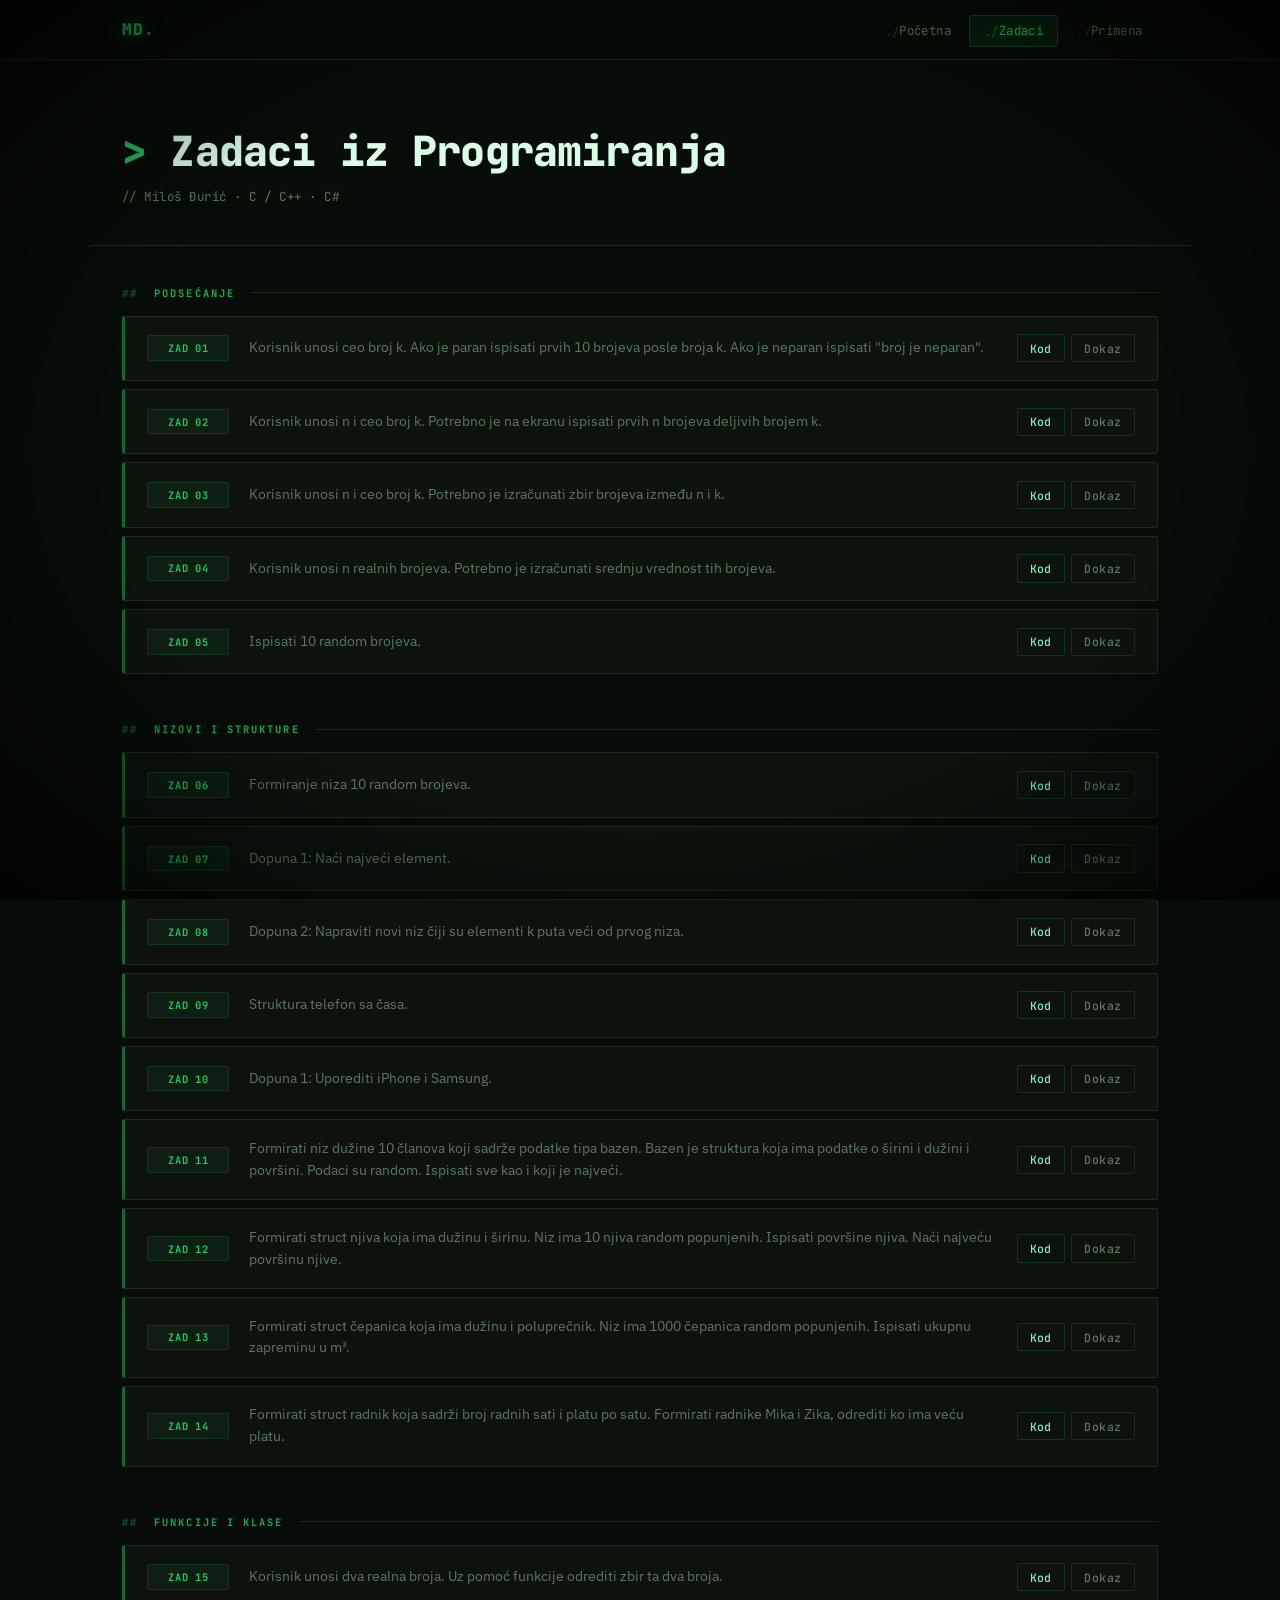
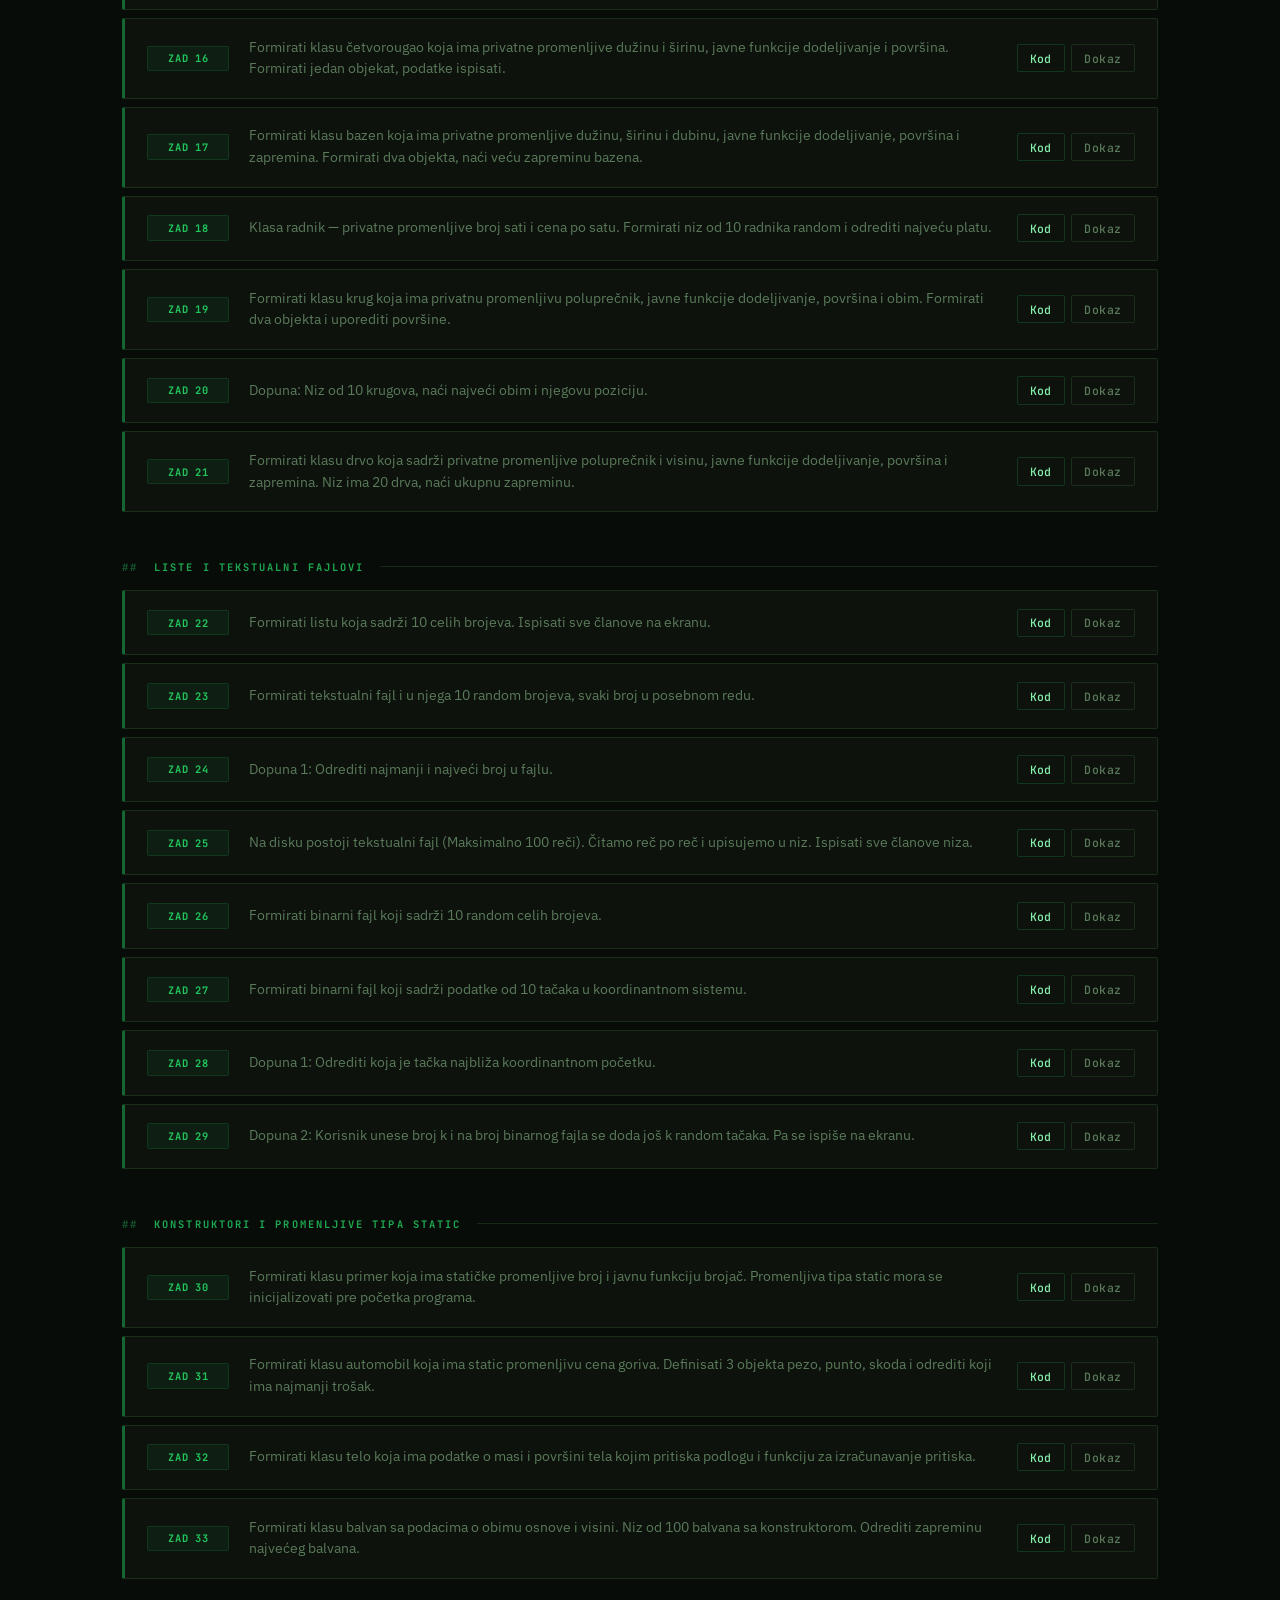
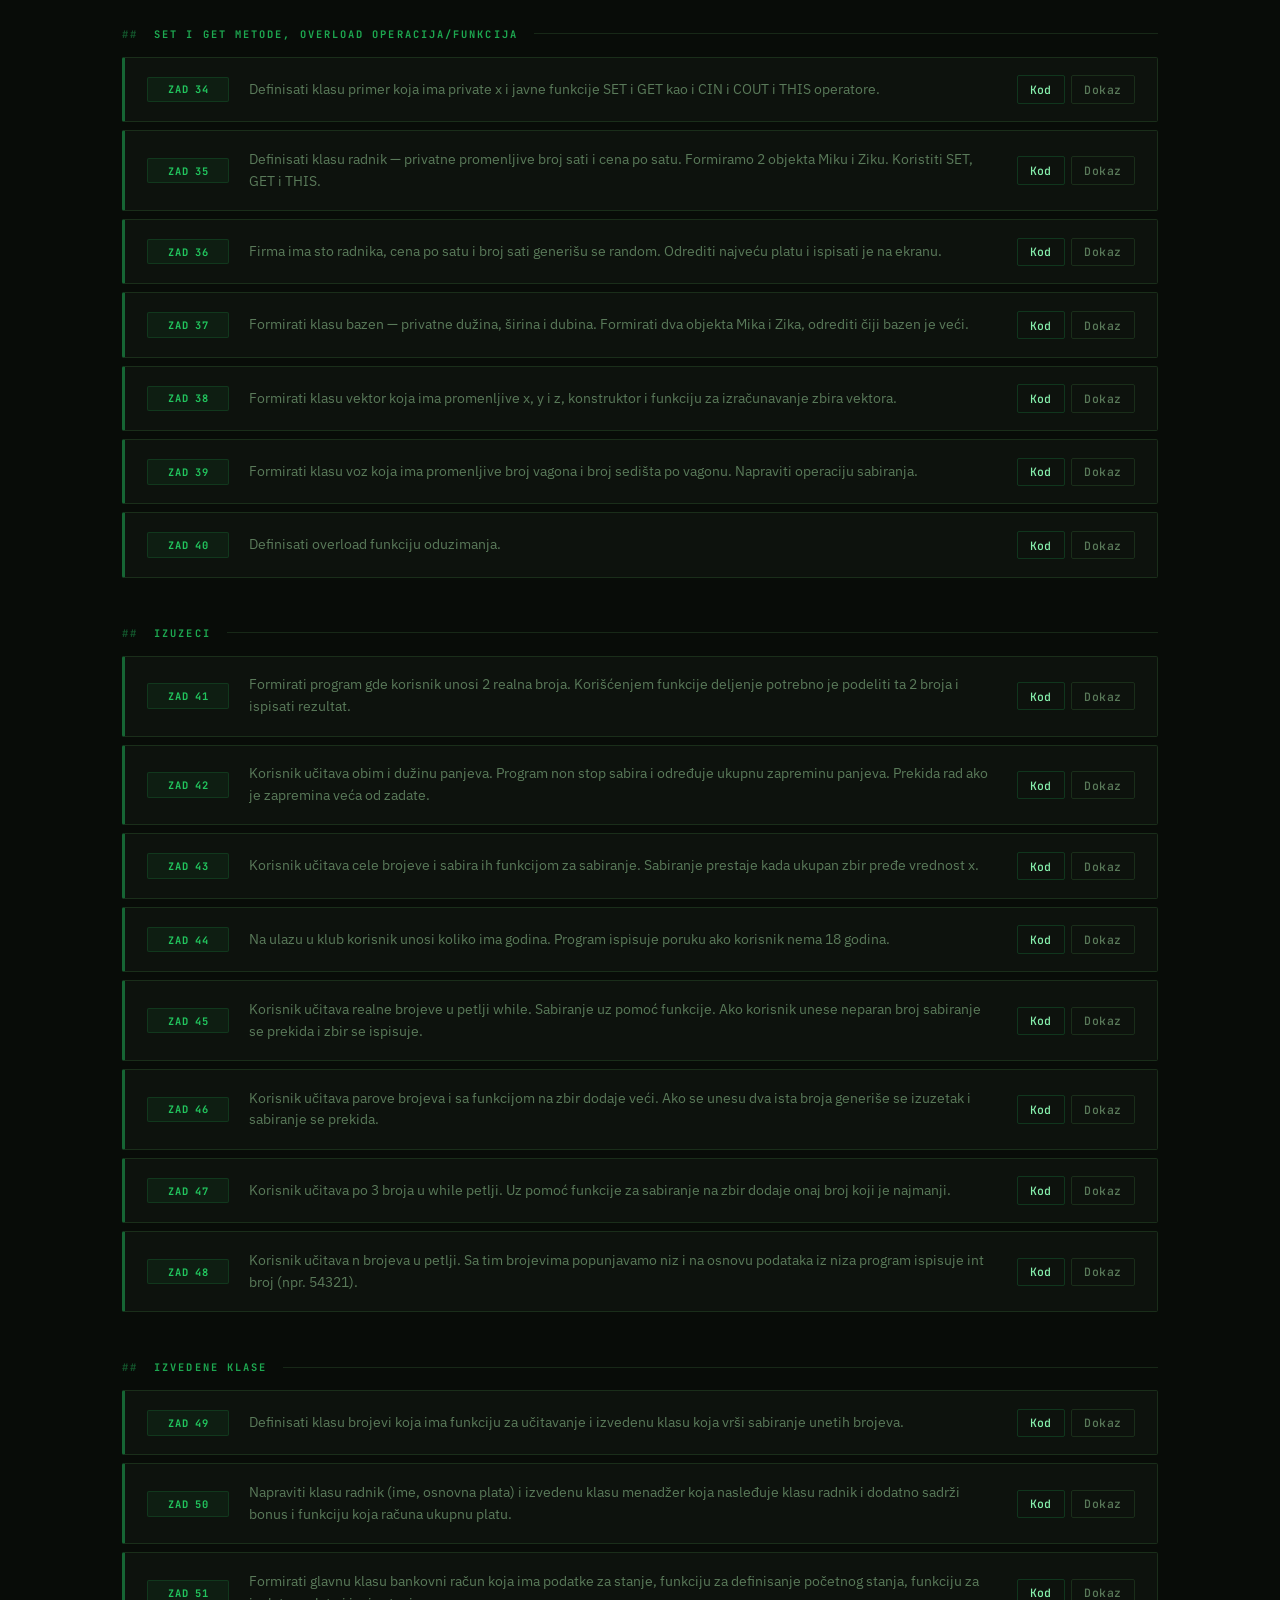
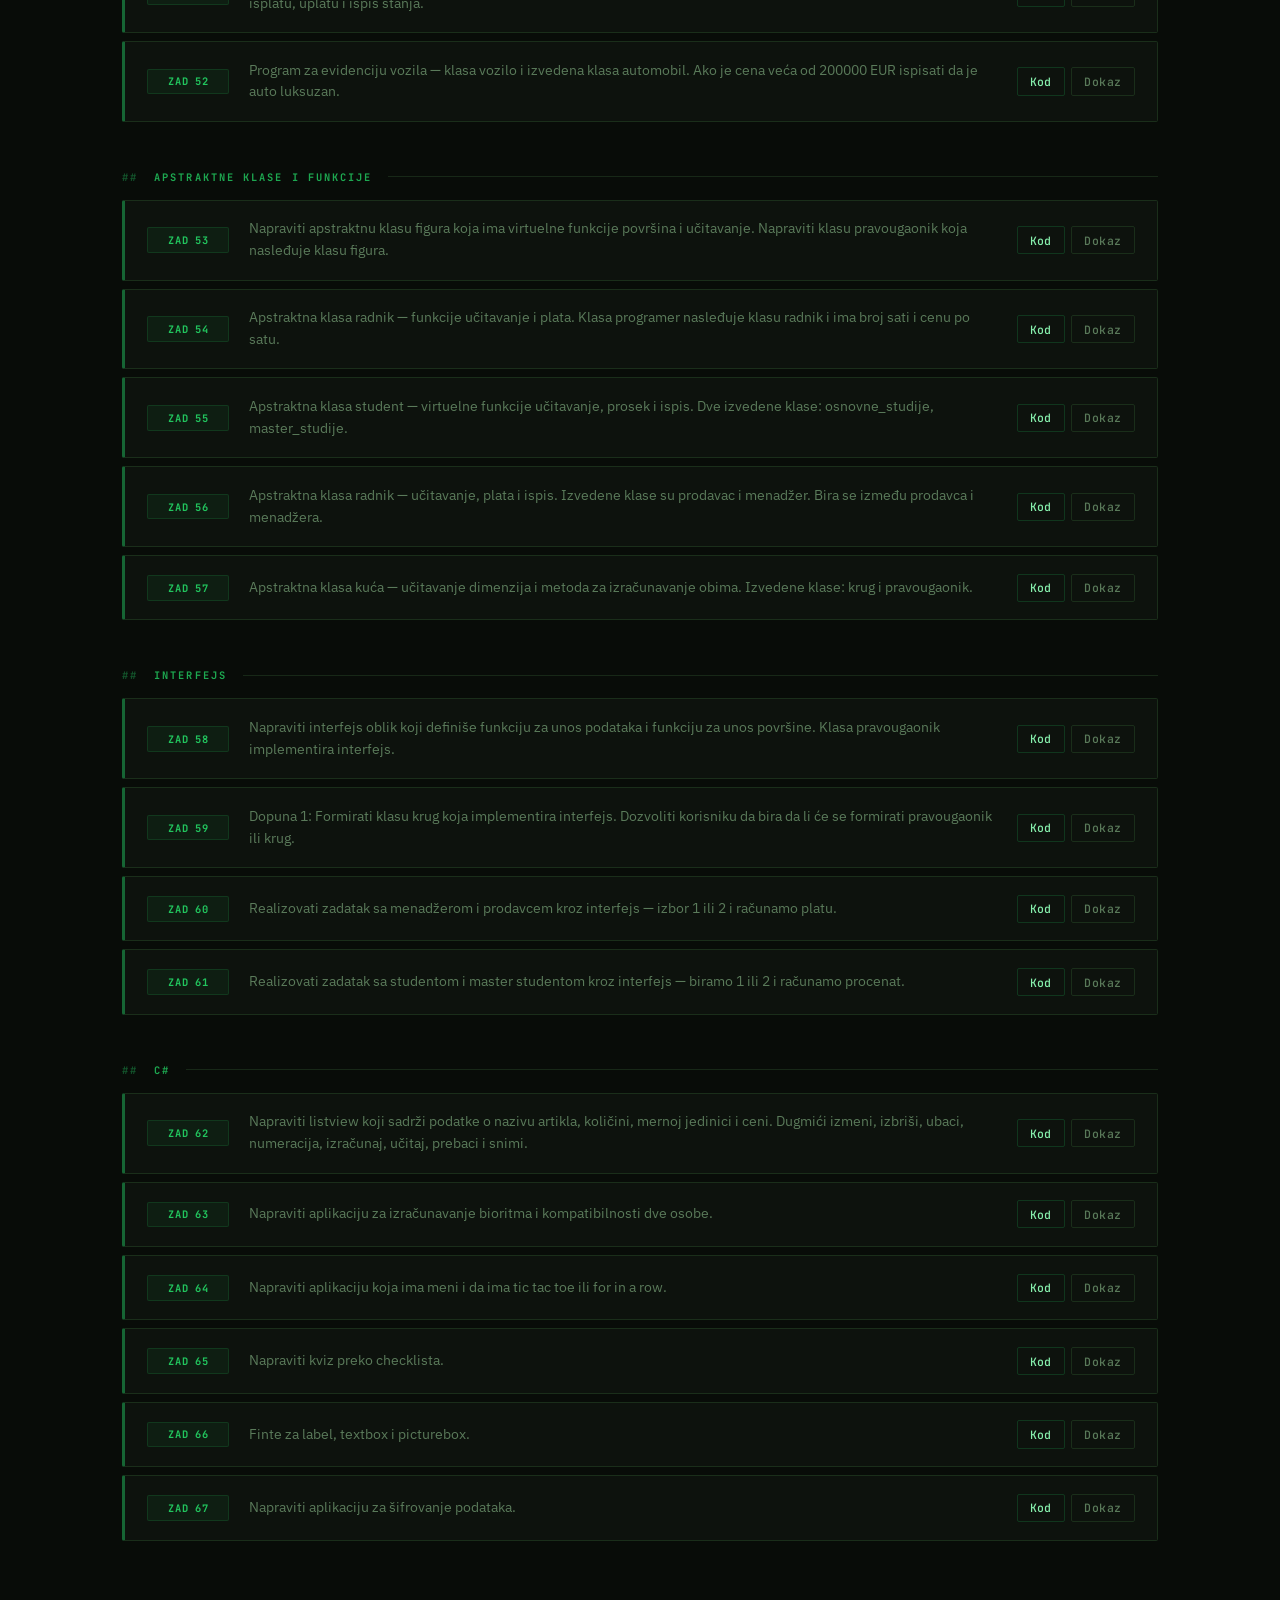
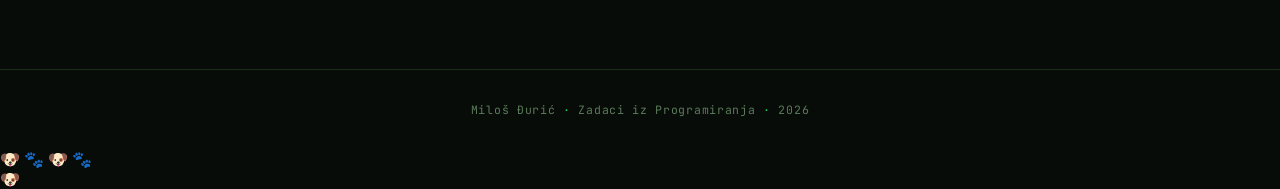
==== zadaci.html @ 6f78e7be "Add files via upload" ====
<!DOCTYPE html>
<html lang="sr">
<head>
    <meta charset="utf-8" />
    <meta name="viewport" content="width=device-width, initial-scale=1.0" />
    <title>Zadaci — Miloš Đurić</title>
    <link href="style.css" rel="stylesheet" />
</head>
<body>
    <header>
        <nav>
            <h1 class="logo">MD<span>.</span></h1>
            <ul class="navlink">
                <li><a href="index.html">Početna</a></li>
                <li><a href="zadaci.html" class="active">Zadaci</a></li>
                <li><a href="pit.html">Primena</a></li>
            </ul>
        </nav>
    </header>

    <div class="page-header">
        <h1>Zadaci iz Programiranja</h1>
        <p>// Miloš Đurić · C / C++ · C#</p>
    </div>

    <!-- Podsećanje -->
    <div class="section">
        <div class="section-title">Podsećanje</div>

        <div class="card">
            <div class="zad-label">ZAD 01</div>
            <p>Korisnik unosi ceo broj k. Ako je paran ispisati prvih 10 brojeva posle broja k. Ako je neparan ispisati "broj je neparan".</p>
            <div class="card-links">
                <a href="kodovi/zadatak1.txt">Kod</a>
                <a href="slike/slika1.png">Dokaz</a>
            </div>
        </div>

        <div class="card">
            <div class="zad-label">ZAD 02</div>
            <p>Korisnik unosi n i ceo broj k. Potrebno je na ekranu ispisati prvih n brojeva deljivih brojem k.</p>
            <div class="card-links">
                <a href="kodovi/zadatak2.txt">Kod</a>
                <a href="slike/slika2.png">Dokaz</a>
            </div>
        </div>

        <div class="card">
            <div class="zad-label">ZAD 03</div>
            <p>Korisnik unosi n i ceo broj k. Potrebno je izračunati zbir brojeva između n i k.</p>
            <div class="card-links">
                <a href="kodovi/zadatak3.txt">Kod</a>
                <a href="slike/slika3.png">Dokaz</a>
            </div>
        </div>

        <div class="card">
            <div class="zad-label">ZAD 04</div>
            <p>Korisnik unosi n realnih brojeva. Potrebno je izračunati srednju vrednost tih brojeva.</p>
            <div class="card-links">
                <a href="kodovi/zadatak4.txt">Kod</a>
                <a href="slike/slika4.png">Dokaz</a>
            </div>
        </div>

        <div class="card">
            <div class="zad-label">ZAD 05</div>
            <p>Ispisati 10 random brojeva.</p>
            <div class="card-links">
                <a href="kodovi/zadatak5.txt">Kod</a>
                <a href="slike/slika5.png">Dokaz</a>
            </div>
        </div>
    </div>

    <!-- Nizovi i strukture -->
    <div class="section">
        <div class="section-title">Nizovi i Strukture</div>

        <div class="card">
            <div class="zad-label">ZAD 06</div>
            <p>Formiranje niza 10 random brojeva.</p>
            <div class="card-links">
                <a href="kodovi/zadatak6.txt">Kod</a>
                <a href="slike/slika6.png">Dokaz</a>
            </div>
        </div>

        <div class="card">
            <div class="zad-label">ZAD 07</div>
            <p>Dopuna 1: Naći najveći element.</p>
            <div class="card-links">
                <a href="kodovi/zadatak7.txt">Kod</a>
                <a href="slike/slika7.png">Dokaz</a>
            </div>
        </div>

        <div class="card">
            <div class="zad-label">ZAD 08</div>
            <p>Dopuna 2: Napraviti novi niz čiji su elementi k puta veći od prvog niza.</p>
            <div class="card-links">
                <a href="kodovi/zadatak8.txt">Kod</a>
                <a href="slike/slika8.png">Dokaz</a>
            </div>
        </div>

        <div class="card">
            <div class="zad-label">ZAD 09</div>
            <p>Struktura telefon sa časa.</p>
            <div class="card-links">
                <a href="kodovi/zadatak9.txt">Kod</a>
                <a href="slike/slika9.png">Dokaz</a>
            </div>
        </div>

        <div class="card">
            <div class="zad-label">ZAD 10</div>
            <p>Dopuna 1: Uporediti iPhone i Samsung.</p>
            <div class="card-links">
                <a href="kodovi/zadatak10.txt">Kod</a>
                <a href="slike/slika10.png">Dokaz</a>
            </div>
        </div>

        <div class="card">
            <div class="zad-label">ZAD 11</div>
            <p>Formirati niz dužine 10 članova koji sadrže podatke tipa bazen. Bazen je struktura koja ima podatke o širini i dužini i površini. Podaci su random. Ispisati sve kao i koji je najveći.</p>
            <div class="card-links">
                <a href="kodovi/zadatak11.txt">Kod</a>
                <a href="slike/slika11.png">Dokaz</a>
            </div>
        </div>

        <div class="card">
            <div class="zad-label">ZAD 12</div>
            <p>Formirati struct njiva koja ima dužinu i širinu. Niz ima 10 njiva random popunjenih. Ispisati površine njiva. Naći najveću površinu njive.</p>
            <div class="card-links">
                <a href="kodovi/zadatak12.txt">Kod</a>
                <a href="slike/slika12.png">Dokaz</a>
            </div>
        </div>

        <div class="card">
            <div class="zad-label">ZAD 13</div>
            <p>Formirati struct čepanica koja ima dužinu i poluprečnik. Niz ima 1000 čepanica random popunjenih. Ispisati ukupnu zapreminu u m³.</p>
            <div class="card-links">
                <a href="kodovi/zadatak13.txt">Kod</a>
                <a href="slike/slika13.png">Dokaz</a>
            </div>
        </div>

        <div class="card">
            <div class="zad-label">ZAD 14</div>
            <p>Formirati struct radnik koja sadrži broj radnih sati i platu po satu. Formirati radnike Mika i Zika, odrediti ko ima veću platu.</p>
            <div class="card-links">
                <a href="kodovi/zadatak14.txt">Kod</a>
                <a href="slike/slika14.png">Dokaz</a>
            </div>
        </div>
    </div>

    <!-- Funkcije i klase -->
    <div class="section">
        <div class="section-title">Funkcije i Klase</div>

        <div class="card">
            <div class="zad-label">ZAD 15</div>
            <p>Korisnik unosi dva realna broja. Uz pomoć funkcije odrediti zbir ta dva broja.</p>
            <div class="card-links">
                <a href="kodovi/zadatak15.txt">Kod</a>
                <a href="slike/slika15.png">Dokaz</a>
            </div>
        </div>

        <div class="card">
            <div class="zad-label">ZAD 16</div>
            <p>Formirati klasu četvorougao koja ima privatne promenljive dužinu i širinu, javne funkcije dodeljivanje i površina. Formirati jedan objekat, podatke ispisati.</p>
            <div class="card-links">
                <a href="kodovi/zadatak16.txt">Kod</a>
                <a href="slike/slika16.png">Dokaz</a>
            </div>
        </div>

        <div class="card">
            <div class="zad-label">ZAD 17</div>
            <p>Formirati klasu bazen koja ima privatne promenljive dužinu, širinu i dubinu, javne funkcije dodeljivanje, površina i zapremina. Formirati dva objekta, naći veću zapreminu bazena.</p>
            <div class="card-links">
                <a href="kodovi/zadatak17.txt">Kod</a>
                <a href="slike/slika17.png">Dokaz</a>
            </div>
        </div>

        <div class="card">
            <div class="zad-label">ZAD 18</div>
            <p>Klasa radnik — privatne promenljive broj sati i cena po satu. Formirati niz od 10 radnika random i odrediti najveću platu.</p>
            <div class="card-links">
                <a href="kodovi/zadatak18.txt">Kod</a>
                <a href="slike/slika18.png">Dokaz</a>
            </div>
        </div>

        <div class="card">
            <div class="zad-label">ZAD 19</div>
            <p>Formirati klasu krug koja ima privatnu promenljivu poluprečnik, javne funkcije dodeljivanje, površina i obim. Formirati dva objekta i uporediti površine.</p>
            <div class="card-links">
                <a href="kodovi/zadatak19.txt">Kod</a>
                <a href="slike/slika19.png">Dokaz</a>
            </div>
        </div>

        <div class="card">
            <div class="zad-label">ZAD 20</div>
            <p>Dopuna: Niz od 10 krugova, naći najveći obim i njegovu poziciju.</p>
            <div class="card-links">
                <a href="kodovi/zadatak20.txt">Kod</a>
                <a href="slike/slika20.png">Dokaz</a>
            </div>
        </div>

        <div class="card">
            <div class="zad-label">ZAD 21</div>
            <p>Formirati klasu drvo koja sadrži privatne promenljive poluprečnik i visinu, javne funkcije dodeljivanje, površina i zapremina. Niz ima 20 drva, naći ukupnu zapreminu.</p>
            <div class="card-links">
                <a href="kodovi/zadatak21.txt">Kod</a>
                <a href="slike/slika21.png">Dokaz</a>
            </div>
        </div>
    </div>

    <!-- Liste i tekstualni fajlovi -->
    <div class="section">
        <div class="section-title">Liste i Tekstualni Fajlovi</div>

        <div class="card">
            <div class="zad-label">ZAD 22</div>
            <p>Formirati listu koja sadrži 10 celih brojeva. Ispisati sve članove na ekranu.</p>
            <div class="card-links">
                <a href="kodovi/zadatak22.txt">Kod</a>
                <a href="slike/slika22.png">Dokaz</a>
            </div>
        </div>

        <div class="card">
            <div class="zad-label">ZAD 23</div>
            <p>Formirati tekstualni fajl i u njega 10 random brojeva, svaki broj u posebnom redu.</p>
            <div class="card-links">
                <a href="kodovi/zadatak23.txt">Kod</a>
                <a href="slike/slika23.png">Dokaz</a>
            </div>
        </div>

        <div class="card">
            <div class="zad-label">ZAD 24</div>
            <p>Dopuna 1: Odrediti najmanji i najveći broj u fajlu.</p>
            <div class="card-links">
                <a href="kodovi/zadatak24.txt">Kod</a>
                <a href="slike/slika24.png">Dokaz</a>
            </div>
        </div>

        <div class="card">
            <div class="zad-label">ZAD 25</div>
            <p>Na disku postoji tekstualni fajl (Maksimalno 100 reči). Čitamo reč po reč i upisujemo u niz. Ispisati sve članove niza.</p>
            <div class="card-links">
                <a href="kodovi/zadatak25.txt">Kod</a>
                <a href="slike/slika25.png">Dokaz</a>
            </div>
        </div>

        <div class="card">
            <div class="zad-label">ZAD 26</div>
            <p>Formirati binarni fajl koji sadrži 10 random celih brojeva.</p>
            <div class="card-links">
                <a href="kodovi/zadatak26.txt">Kod</a>
                <a href="slike/slika26.png">Dokaz</a>
            </div>
        </div>

        <div class="card">
            <div class="zad-label">ZAD 27</div>
            <p>Formirati binarni fajl koji sadrži podatke od 10 tačaka u koordinantnom sistemu.</p>
            <div class="card-links">
                <a href="kodovi/zadatak27.txt">Kod</a>
                <a href="slike/slika27.png">Dokaz</a>
            </div>
        </div>

        <div class="card">
            <div class="zad-label">ZAD 28</div>
            <p>Dopuna 1: Odrediti koja je tačka najbliža koordinantnom početku.</p>
            <div class="card-links">
                <a href="kodovi/zadatak28.txt">Kod</a>
                <a href="slike/slika28.png">Dokaz</a>
            </div>
        </div>

        <div class="card">
            <div class="zad-label">ZAD 29</div>
            <p>Dopuna 2: Korisnik unese broj k i na broj binarnog fajla se doda još k random tačaka. Pa se ispiše na ekranu.</p>
            <div class="card-links">
                <a href="kodovi/zadatak29.txt">Kod</a>
                <a href="slike/slika29.png">Dokaz</a>
            </div>
        </div>
    </div>

    <!-- Konstruktori i static -->
    <div class="section">
        <div class="section-title">Konstruktori i Promenljive tipa Static</div>

        <div class="card">
            <div class="zad-label">ZAD 30</div>
            <p>Formirati klasu primer koja ima statičke promenljive broj i javnu funkciju brojač. Promenljiva tipa static mora se inicijalizovati pre početka programa.</p>
            <div class="card-links">
                <a href="kodovi/zadatak30.txt">Kod</a>
                <a href="slike/slika30.png">Dokaz</a>
            </div>
        </div>

        <div class="card">
            <div class="zad-label">ZAD 31</div>
            <p>Formirati klasu automobil koja ima static promenljivu cena goriva. Definisati 3 objekta pezo, punto, skoda i odrediti koji ima najmanji trošak.</p>
            <div class="card-links">
                <a href="kodovi/zadatak31.txt">Kod</a>
                <a href="slike/slika31.png">Dokaz</a>
            </div>
        </div>

        <div class="card">
            <div class="zad-label">ZAD 32</div>
            <p>Formirati klasu telo koja ima podatke o masi i površini tela kojim pritiska podlogu i funkciju za izračunavanje pritiska.</p>
            <div class="card-links">
                <a href="kodovi/zadatak32.txt">Kod</a>
                <a href="slike/slika32.png">Dokaz</a>
            </div>
        </div>

        <div class="card">
            <div class="zad-label">ZAD 33</div>
            <p>Formirati klasu balvan sa podacima o obimu osnove i visini. Niz od 100 balvana sa konstruktorom. Odrediti zapreminu najvećeg balvana.</p>
            <div class="card-links">
                <a href="kodovi/zadatak33.txt">Kod</a>
                <a href="slike/slika33.png">Dokaz</a>
            </div>
        </div>
    </div>

    <!-- Set, Get, Overload -->
    <div class="section">
        <div class="section-title">Set i Get metode, Overload Operacija/Funkcija</div>

        <div class="card">
            <div class="zad-label">ZAD 34</div>
            <p>Definisati klasu primer koja ima private x i javne funkcije SET i GET kao i CIN i COUT i THIS operatore.</p>
            <div class="card-links">
                <a href="kodovi/zadatak34.txt">Kod</a>
                <a href="slike/slika34.png">Dokaz</a>
            </div>
        </div>

        <div class="card">
            <div class="zad-label">ZAD 35</div>
            <p>Definisati klasu radnik — privatne promenljive broj sati i cena po satu. Formiramo 2 objekta Miku i Ziku. Koristiti SET, GET i THIS.</p>
            <div class="card-links">
                <a href="kodovi/zadatak35.txt">Kod</a>
                <a href="slike/slika35.png">Dokaz</a>
            </div>
        </div>

        <div class="card">
            <div class="zad-label">ZAD 36</div>
            <p>Firma ima sto radnika, cena po satu i broj sati generišu se random. Odrediti najveću platu i ispisati je na ekranu.</p>
            <div class="card-links">
                <a href="kodovi/zadatak36.txt">Kod</a>
                <a href="slike/slika36.png">Dokaz</a>
            </div>
        </div>

        <div class="card">
            <div class="zad-label">ZAD 37</div>
            <p>Formirati klasu bazen — privatne dužina, širina i dubina. Formirati dva objekta Mika i Zika, odrediti čiji bazen je veći.</p>
            <div class="card-links">
                <a href="kodovi/zadatak37.txt">Kod</a>
                <a href="slike/slika37.png">Dokaz</a>
            </div>
        </div>

        <div class="card">
            <div class="zad-label">ZAD 38</div>
            <p>Formirati klasu vektor koja ima promenljive x, y i z, konstruktor i funkciju za izračunavanje zbira vektora.</p>
            <div class="card-links">
                <a href="kodovi/zadatak38.txt">Kod</a>
                <a href="slike/slika38.png">Dokaz</a>
            </div>
        </div>

        <div class="card">
            <div class="zad-label">ZAD 39</div>
            <p>Formirati klasu voz koja ima promenljive broj vagona i broj sedišta po vagonu. Napraviti operaciju sabiranja.</p>
            <div class="card-links">
                <a href="kodovi/zadatak39.txt">Kod</a>
                <a href="slike/slika39.png">Dokaz</a>
            </div>
        </div>

        <div class="card">
            <div class="zad-label">ZAD 40</div>
            <p>Definisati overload funkciju oduzimanja.</p>
            <div class="card-links">
                <a href="kodovi/zadatak40.txt">Kod</a>
                <a href="slike/slika40.png">Dokaz</a>
            </div>
        </div>
    </div>

    <!-- Izuzeci -->
    <div class="section">
        <div class="section-title">Izuzeci</div>

        <div class="card">
            <div class="zad-label">ZAD 41</div>
            <p>Formirati program gde korisnik unosi 2 realna broja. Korišćenjem funkcije deljenje potrebno je podeliti ta 2 broja i ispisati rezultat.</p>
            <div class="card-links">
                <a href="kodovi/zadatak41.txt">Kod</a>
                <a href="slike/slika41.png">Dokaz</a>
            </div>
        </div>

        <div class="card">
            <div class="zad-label">ZAD 42</div>
            <p>Korisnik učitava obim i dužinu panjeva. Program non stop sabira i određuje ukupnu zapreminu panjeva. Prekida rad ako je zapremina veća od zadate.</p>
            <div class="card-links">
                <a href="kodovi/zadatak42.txt">Kod</a>
                <a href="slike/slika42.png">Dokaz</a>
            </div>
        </div>

        <div class="card">
            <div class="zad-label">ZAD 43</div>
            <p>Korisnik učitava cele brojeve i sabira ih funkcijom za sabiranje. Sabiranje prestaje kada ukupan zbir pređe vrednost x.</p>
            <div class="card-links">
                <a href="kodovi/zadatak43.txt">Kod</a>
                <a href="slike/slika43.png">Dokaz</a>
            </div>
        </div>

        <div class="card">
            <div class="zad-label">ZAD 44</div>
            <p>Na ulazu u klub korisnik unosi koliko ima godina. Program ispisuje poruku ako korisnik nema 18 godina.</p>
            <div class="card-links">
                <a href="kodovi/zadatak44.txt">Kod</a>
                <a href="slike/slika44.png">Dokaz</a>
            </div>
        </div>

        <div class="card">
            <div class="zad-label">ZAD 45</div>
            <p>Korisnik učitava realne brojeve u petlji while. Sabiranje uz pomoć funkcije. Ako korisnik unese neparan broj sabiranje se prekida i zbir se ispisuje.</p>
            <div class="card-links">
                <a href="kodovi/zadatak45.txt">Kod</a>
                <a href="slike/slika45.png">Dokaz</a>
            </div>
        </div>

        <div class="card">
            <div class="zad-label">ZAD 46</div>
            <p>Korisnik učitava parove brojeva i sa funkcijom na zbir dodaje veći. Ako se unesu dva ista broja generiše se izuzetak i sabiranje se prekida.</p>
            <div class="card-links">
                <a href="kodovi/zadatak46.txt">Kod</a>
                <a href="slike/slika46.png">Dokaz</a>
            </div>
        </div>

        <div class="card">
            <div class="zad-label">ZAD 47</div>
            <p>Korisnik učitava po 3 broja u while petlji. Uz pomoć funkcije za sabiranje na zbir dodaje onaj broj koji je najmanji.</p>
            <div class="card-links">
                <a href="kodovi/zadatak47.txt">Kod</a>
                <a href="slike/slika47.png">Dokaz</a>
            </div>
        </div>

        <div class="card">
            <div class="zad-label">ZAD 48</div>
            <p>Korisnik učitava n brojeva u petlji. Sa tim brojevima popunjavamo niz i na osnovu podataka iz niza program ispisuje int broj (npr. 54321).</p>
            <div class="card-links">
                <a href="kodovi/zadatak48.txt">Kod</a>
                <a href="slike/slika48.png">Dokaz</a>
            </div>
        </div>
    </div>

    <!-- Izvedene klase -->
    <div class="section">
        <div class="section-title">Izvedene Klase</div>

        <div class="card">
            <div class="zad-label">ZAD 49</div>
            <p>Definisati klasu brojevi koja ima funkciju za učitavanje i izvedenu klasu koja vrši sabiranje unetih brojeva.</p>
            <div class="card-links">
                <a href="kodovi/zadatak49.txt">Kod</a>
                <a href="slike/slika49.png">Dokaz</a>
            </div>
        </div>

        <div class="card">
            <div class="zad-label">ZAD 50</div>
            <p>Napraviti klasu radnik (ime, osnovna plata) i izvedenu klasu menadžer koja nasleđuje klasu radnik i dodatno sadrži bonus i funkciju koja računa ukupnu platu.</p>
            <div class="card-links">
                <a href="kodovi/zadatak50.txt">Kod</a>
                <a href="slike/slika50.png">Dokaz</a>
            </div>
        </div>

        <div class="card">
            <div class="zad-label">ZAD 51</div>
            <p>Formirati glavnu klasu bankovni račun koja ima podatke za stanje, funkciju za definisanje početnog stanja, funkciju za isplatu, uplatu i ispis stanja.</p>
            <div class="card-links">
                <a href="kodovi/zadatak51.txt">Kod</a>
                <a href="slike/slika51.png">Dokaz</a>
            </div>
        </div>

        <div class="card">
            <div class="zad-label">ZAD 52</div>
            <p>Program za evidenciju vozila — klasa vozilo i izvedena klasa automobil. Ako je cena veća od 200000 EUR ispisati da je auto luksuzan.</p>
            <div class="card-links">
                <a href="kodovi/zadatak52.txt">Kod</a>
                <a href="slike/slika52.png">Dokaz</a>
            </div>
        </div>
    </div>

    <!-- Apstraktne klase -->
    <div class="section">
        <div class="section-title">Apstraktne Klase i Funkcije</div>

        <div class="card">
            <div class="zad-label">ZAD 53</div>
            <p>Napraviti apstraktnu klasu figura koja ima virtuelne funkcije površina i učitavanje. Napraviti klasu pravougaonik koja nasleđuje klasu figura.</p>
            <div class="card-links">
                <a href="kodovi/zadatak53.txt">Kod</a>
                <a href="slike/slika53.png">Dokaz</a>
            </div>
        </div>

        <div class="card">
            <div class="zad-label">ZAD 54</div>
            <p>Apstraktna klasa radnik — funkcije učitavanje i plata. Klasa programer nasleđuje klasu radnik i ima broj sati i cenu po satu.</p>
            <div class="card-links">
                <a href="kodovi/zadatak54.txt">Kod</a>
                <a href="slike/slika54.png">Dokaz</a>
            </div>
        </div>

        <div class="card">
            <div class="zad-label">ZAD 55</div>
            <p>Apstraktna klasa student — virtuelne funkcije učitavanje, prosek i ispis. Dve izvedene klase: osnovne_studije, master_studije.</p>
            <div class="card-links">
                <a href="kodovi/zadatak55.txt">Kod</a>
                <a href="slike/slika55.png">Dokaz</a>
            </div>
        </div>

        <div class="card">
            <div class="zad-label">ZAD 56</div>
            <p>Apstraktna klasa radnik — učitavanje, plata i ispis. Izvedene klase su prodavac i menadžer. Bira se između prodavca i menadžera.</p>
            <div class="card-links">
                <a href="kodovi/zadatak56.txt">Kod</a>
                <a href="slike/slika56.png">Dokaz</a>
            </div>
        </div>

        <div class="card">
            <div class="zad-label">ZAD 57</div>
            <p>Apstraktna klasa kuća — učitavanje dimenzija i metoda za izračunavanje obima. Izvedene klase: krug i pravougaonik.</p>
            <div class="card-links">
                <a href="kodovi/zadatak57.txt">Kod</a>
                <a href="slike/slika57.png">Dokaz</a>
            </div>
        </div>
    </div>

    <!-- Interfejs -->
    <div class="section">
        <div class="section-title">Interfejs</div>

        <div class="card">
            <div class="zad-label">ZAD 58</div>
            <p>Napraviti interfejs oblik koji definiše funkciju za unos podataka i funkciju za unos površine. Klasa pravougaonik implementira interfejs.</p>
            <div class="card-links">
                <a href="kodovi/zadatak58.txt">Kod</a>
                <a href="slike/slika58.png">Dokaz</a>
            </div>
        </div>

        <div class="card">
            <div class="zad-label">ZAD 59</div>
            <p>Dopuna 1: Formirati klasu krug koja implementira interfejs. Dozvoliti korisniku da bira da li će se formirati pravougaonik ili krug.</p>
            <div class="card-links">
                <a href="kodovi/zadatak59.txt">Kod</a>
                <a href="slike/slika59.png">Dokaz</a>
            </div>
        </div>

        <div class="card">
            <div class="zad-label">ZAD 60</div>
            <p>Realizovati zadatak sa menadžerom i prodavcem kroz interfejs — izbor 1 ili 2 i računamo platu.</p>
            <div class="card-links">
                <a href="kodovi/zadatak60.txt">Kod</a>
                <a href="slike/slika60.png">Dokaz</a>
            </div>
        </div>

        <div class="card">
            <div class="zad-label">ZAD 61</div>
            <p>Realizovati zadatak sa studentom i master studentom kroz interfejs — biramo 1 ili 2 i računamo procenat.</p>
            <div class="card-links">
                <a href="kodovi/zadatak61.txt">Kod</a>
                <a href="slike/slika61.png">Dokaz</a>
            </div>
        </div>
    </div>

    <!-- C# -->
    <div class="section">
        <div class="section-title">C#</div>

        <div class="card">
            <div class="zad-label">ZAD 62</div>
            <p>Napraviti listview koji sadrži podatke o nazivu artikla, količini, mernoj jedinici i ceni. Dugmići izmeni, izbriši, ubaci, numeracija, izračunaj, učitaj, prebaci i snimi.</p>
            <div class="card-links">
                <a href="kodovi/zadatak62.txt">Kod</a>
                <a href="slike/slika62.png">Dokaz</a>
            </div>
        </div>

        <div class="card">
            <div class="zad-label">ZAD 63</div>
            <p>Napraviti aplikaciju za izračunavanje bioritma i kompatibilnosti dve osobe.</p>
            <div class="card-links">
                <a href="kodovi/zadatak63.txt">Kod</a>
                <a href="slike/slika63.png">Dokaz</a>
            </div>
        </div>

        <div class="card">
            <div class="zad-label">ZAD 64</div>
            <p>Napraviti aplikaciju koja ima meni i da ima tic tac toe ili for in a row.</p>
            <div class="card-links">
                <a href="kodovi/zadatak64.txt">Kod</a>
                <a href="slike/slika64.png">Dokaz</a>
            </div>
        </div>

        <div class="card">
            <div class="zad-label">ZAD 65</div>
            <p>Napraviti kviz preko checklista.</p>
            <div class="card-links">
                <a href="kodovi/zadatak65.txt">Kod</a>
                <a href="slike/slika65.png">Dokaz</a>
            </div>
        </div>

        <div class="card">
            <div class="zad-label">ZAD 66</div>
            <p>Finte za label, textbox i picturebox.</p>
            <div class="card-links">
                <a href="kodovi/zadatak66.txt">Kod</a>
                <a href="slike/slika66.png">Dokaz</a>
            </div>
        </div>

        <div class="card">
            <div class="zad-label">ZAD 67</div>
            <p>Napraviti aplikaciju za šifrovanje podataka.</p>
            <div class="card-links">
                <a href="kodovi/zadatak67.txt">Kod</a>
                <a href="slike/slika67.png">Dokaz</a>
            </div>
        </div>
    </div>

    <footer>
        <p>Miloš Đurić <span>·</span> Zadaci iz Programiranja <span>·</span> 2026</p>
    </footer>


    <!-- FRANCUSKI BULDOZI -->
    <div class="bulldog-parade">
        <span class="bulldog">🐶</span>
        <span class="bulldog">🐾</span>
        <span class="bulldog">🐶</span>
        <span class="bulldog">🐾</span>
    </div>
    <div class="bulldog-badge" title="Francuski buldozi su bili ovde">🐶</div>

    <script>
        // Paw print cursor trail
        document.addEventListener('mousemove', (e) => {
            if (Math.random() > 0.94) {
                const paw = document.createElement('div');
                paw.classList.add('paw-trail');
                paw.textContent = '🐾';
                paw.style.left = e.clientX + 'px';
                paw.style.top = e.clientY + 'px';
                paw.style.setProperty('--rot', (Math.random() * 40 - 20) + 'deg');
                document.body.appendChild(paw);
                setTimeout(() => paw.remove(), 850);
            }
        });

        // Stagger card animations
        document.querySelectorAll('.card').forEach((card, i) => {
            card.style.animationDelay = (i * 40) + 'ms';
        });
    </script>

</body>
</html>
---- style.css ----
@import url('https://fonts.googleapis.com/css2?family=JetBrains+Mono:wght@300;400;500;700;800&family=IBM+Plex+Sans:wght@300;400;500;600&display=swap');

:root {
    --bg:      #080c08;
    --bg2:     #0d120d;
    --bg3:     #111811;
    --bg4:     #162016;
    --green:   #22c55e;
    --green2:  #4ade80;
    --green3:  #86efac;
    --dim:     #166534;
    --text:    #dcfce7;
    --muted:   #5a7a5a;
    --border:  #1a2e1a;
    --header-h: 60px;
    --scan: rgba(0,255,70,0.012);
}

*, *::before, *::after {
    margin: 0; padding: 0; box-sizing: border-box;
}

html { scroll-behavior: smooth; }

body {
    font-family: 'IBM Plex Sans', sans-serif;
    background: var(--bg);
    color: var(--text);
    min-height: 100vh;
    overflow-x: hidden;
    cursor: crosshair;
}

/* Scanline overlay */
body::before {
    content: '';
    position: fixed;
    inset: 0;
    background: repeating-linear-gradient(
        0deg,
        transparent,
        transparent 2px,
        var(--scan) 2px,
        var(--scan) 4px
    );
    pointer-events: none;
    z-index: 9999;
    animation: scanroll 12s linear infinite;
}

@keyframes scanroll {
    0%   { background-position: 0 0; }
    100% { background-position: 0 400px; }
}

/* Subtle vignette */
body::after {
    content: '';
    position: fixed;
    inset: 0;
    background: radial-gradient(ellipse at center, transparent 60%, rgba(0,0,0,0.7) 100%);
    pointer-events: none;
    z-index: 9998;
}

/* ── HEADER ─────────────────────────────────── */
header {
    position: sticky;
    top: 0;
    z-index: 200;
    height: var(--header-h);
    background: rgba(8,12,8,0.92);
    backdrop-filter: blur(12px);
    border-bottom: 1px solid var(--border);
}

nav {
    max-width: 1100px;
    margin: 0 auto;
    padding: 0 2rem;
    height: 100%;
    display: flex;
    align-items: center;
    justify-content: space-between;
}

.logo {
    font-family: 'JetBrains Mono', monospace;
    font-size: 1rem;
    font-weight: 800;
    color: var(--green);
    letter-spacing: 0.05em;
    text-shadow: 0 0 18px rgba(34,197,94,0.6);
}

.logo span { color: var(--muted); }

.navlink {
    list-style: none;
    display: flex;
    gap: 0.15rem;
}

.navlink li a {
    text-decoration: none;
    color: var(--muted);
    font-family: 'JetBrains Mono', monospace;
    font-size: 0.78rem;
    font-weight: 400;
    padding: 0.4rem 0.9rem;
    border-radius: 3px;
    transition: all 0.15s;
    letter-spacing: 0.03em;
    border: 1px solid transparent;
}

.navlink li a::before { content: './'; opacity: 0.4; }

.navlink li a:hover {
    color: var(--green2);
    background: rgba(34,197,94,0.06);
    border-color: var(--border);
}

.navlink li a.active {
    color: var(--green);
    background: rgba(34,197,94,0.1);
    border-color: rgba(34,197,94,0.25);
    text-shadow: 0 0 10px rgba(34,197,94,0.4);
}

/* ── HERO ────────────────────────────────────── */
.hero {
    position: relative;
    z-index: 1;
    max-width: 1100px;
    margin: 0 auto;
    padding: 6rem 2rem 4rem;
}

.hero-tag {
    display: inline-flex;
    align-items: center;
    gap: 0.6rem;
    background: transparent;
    border: 1px solid var(--dim);
    border-radius: 2px;
    padding: 0.3rem 0.9rem;
    font-family: 'JetBrains Mono', monospace;
    font-size: 0.72rem;
    color: var(--muted);
    margin-bottom: 2rem;
    letter-spacing: 0.08em;
    text-transform: uppercase;
}

.hero-tag::before {
    content: '';
    width: 6px; height: 6px;
    border-radius: 50%;
    background: var(--green);
    box-shadow: 0 0 8px var(--green);
    animation: blink 1.2s step-end infinite;
}

@keyframes blink {
    0%, 100% { opacity: 1; }
    50%       { opacity: 0; }
}

.hero h1 {
    font-family: 'JetBrains Mono', monospace;
    font-size: clamp(2rem, 5vw, 4rem);
    font-weight: 800;
    line-height: 1.1;
    letter-spacing: -0.02em;
    margin-bottom: 1.5rem;
    color: var(--text);
}

.hero h1 em {
    font-style: normal;
    color: var(--green);
    text-shadow: 0 0 30px rgba(34,197,94,0.4);
}

/* Typing cursor after h1 */
.hero h1::after {
    content: '_';
    color: var(--green);
    animation: blink 1s step-end infinite;
}

.hero p {
    color: var(--muted);
    font-size: 1rem;
    line-height: 1.75;
    max-width: 500px;
    margin-bottom: 2.5rem;
    font-family: 'JetBrains Mono', monospace;
    font-size: 0.85rem;
}

.hero p::before {
    content: '// ';
    color: var(--dim);
}

.hero-actions {
    display: flex;
    gap: 1rem;
    flex-wrap: wrap;
}

.btn-primary {
    display: inline-flex;
    align-items: center;
    gap: 0.5rem;
    padding: 0.7rem 1.5rem;
    background: var(--green);
    color: #060906;
    text-decoration: none;
    border-radius: 2px;
    font-family: 'JetBrains Mono', monospace;
    font-weight: 700;
    font-size: 0.8rem;
    letter-spacing: 0.05em;
    text-transform: uppercase;
    transition: all 0.15s;
    box-shadow: 0 0 20px rgba(34,197,94,0.2);
}

.btn-primary:hover {
    background: var(--green2);
    box-shadow: 0 0 35px rgba(34,197,94,0.5);
    transform: translateY(-1px);
}

.btn-secondary {
    display: inline-flex;
    align-items: center;
    gap: 0.5rem;
    padding: 0.7rem 1.5rem;
    background: transparent;
    color: var(--green3);
    text-decoration: none;
    border-radius: 2px;
    font-family: 'JetBrains Mono', monospace;
    font-weight: 400;
    font-size: 0.8rem;
    letter-spacing: 0.05em;
    text-transform: uppercase;
    border: 1px solid var(--dim);
    transition: all 0.15s;
}

.btn-secondary:hover {
    border-color: var(--green);
    color: var(--green);
    background: rgba(34,197,94,0.05);
}

/* ── STATS ───────────────────────────────────── */
.stats {
    position: relative;
    z-index: 1;
    max-width: 1100px;
    margin: 0 auto;
    padding: 0 2rem 5rem;
    display: grid;
    grid-template-columns: repeat(3, 1fr);
    gap: 1px;
    border: 1px solid var(--border);
    border-radius: 4px;
    overflow: hidden;
    background: var(--border);
}

.stat-card {
    background: var(--bg2);
    padding: 1.75rem;
    transition: background 0.2s;
    position: relative;
}

.stat-card::before {
    content: attr(data-index);
    position: absolute;
    top: 1rem; right: 1rem;
    font-family: 'JetBrains Mono', monospace;
    font-size: 0.6rem;
    color: var(--dim);
    letter-spacing: 0.1em;
}

.stat-card:hover { background: var(--bg3); }

.stat-num {
    font-family: 'JetBrains Mono', monospace;
    font-size: 2.8rem;
    font-weight: 800;
    color: var(--green);
    line-height: 1;
    margin-bottom: 0.4rem;
    text-shadow: 0 0 20px rgba(34,197,94,0.3);
}

.stat-label {
    font-family: 'JetBrains Mono', monospace;
    font-size: 0.72rem;
    color: var(--muted);
    letter-spacing: 0.06em;
    text-transform: uppercase;
}

/* ── PAGE HEADER ─────────────────────────────── */
.page-header {
    position: relative;
    z-index: 1;
    max-width: 1100px;
    margin: 0 auto;
    padding: 4rem 2rem 2.5rem;
    border-bottom: 1px solid var(--border);
    margin-bottom: 2.5rem;
}

.page-header h1 {
    font-family: 'JetBrains Mono', monospace;
    font-size: clamp(1.6rem, 3.5vw, 2.6rem);
    font-weight: 800;
    letter-spacing: -0.02em;
    color: var(--text);
    margin-bottom: 0.6rem;
}

.page-header h1::before {
    content: '> ';
    color: var(--green);
}

.page-header p {
    color: var(--muted);
    font-size: 0.78rem;
    font-family: 'JetBrains Mono', monospace;
    letter-spacing: 0.04em;
}

/* ── SECTION ─────────────────────────────────── */
.section {
    position: relative;
    z-index: 1;
    max-width: 1100px;
    margin: 0 auto;
    padding: 0 2rem 2.5rem;
}

.section-title {
    display: flex;
    align-items: center;
    gap: 1rem;
    font-family: 'JetBrains Mono', monospace;
    font-size: 0.65rem;
    font-weight: 700;
    color: var(--green);
    letter-spacing: 0.2em;
    text-transform: uppercase;
    margin-bottom: 1rem;
    opacity: 0.85;
}

.section-title::before { content: '## '; color: var(--dim); }

.section-title::after {
    content: '';
    flex: 1;
    height: 1px;
    background: var(--border);
}

/* ── CARDS ───────────────────────────────────── */
.card {
    background: var(--bg2);
    border: 1px solid var(--border);
    border-left: 3px solid var(--dim);
    border-radius: 2px;
    padding: 1.1rem 1.4rem;
    margin-bottom: 0.5rem;
    display: grid;
    grid-template-columns: auto 1fr auto;
    align-items: center;
    gap: 1.25rem;
    transition: all 0.15s;
    cursor: default;
    opacity: 0;
    transform: translateX(-8px);
    animation: slideIn 0.3s ease forwards;
}

.card:hover {
    background: var(--bg3);
    border-left-color: var(--green);
    border-color: rgba(34,197,94,0.2);
    box-shadow: inset 0 0 30px rgba(34,197,94,0.02),
                0 0 0 1px rgba(34,197,94,0.08);
}

@keyframes slideIn {
    to { opacity: 1; transform: translateX(0); }
}

.zad-label {
    font-family: 'JetBrains Mono', monospace;
    font-size: 0.65rem;
    font-weight: 700;
    color: var(--green);
    background: rgba(34,197,94,0.07);
    border: 1px solid rgba(34,197,94,0.15);
    border-radius: 2px;
    padding: 0.3rem 0.65rem;
    white-space: nowrap;
    letter-spacing: 0.08em;
    min-width: 82px;
    text-align: center;
    text-transform: uppercase;
}

.card p {
    color: var(--muted);
    font-size: 0.88rem;
    line-height: 1.55;
    font-family: 'IBM Plex Sans', sans-serif;
}

.card-links {
    display: flex;
    gap: 0.4rem;
    flex-shrink: 0;
}

.card a {
    display: inline-flex;
    align-items: center;
    padding: 0.35rem 0.75rem;
    text-decoration: none;
    border-radius: 2px;
    font-family: 'JetBrains Mono', monospace;
    font-size: 0.72rem;
    font-weight: 500;
    transition: all 0.15s;
    letter-spacing: 0.04em;
    white-space: nowrap;
}

.card a:first-of-type {
    background: transparent;
    color: var(--green3);
    border: 1px solid rgba(34,197,94,0.2);
}

.card a:first-of-type:hover {
    background: rgba(34,197,94,0.1);
    border-color: var(--green);
    color: var(--green);
    text-shadow: 0 0 8px rgba(34,197,94,0.5);
}

.card a:last-of-type {
    background: transparent;
    color: var(--muted);
    border: 1px solid var(--border);
}

.card a:last-of-type:hover {
    background: rgba(34,197,94,0.05);
    border-color: var(--dim);
    color: var(--green3);
}

/* ── FOOTER ──────────────────────────────────── */
footer {
    position: relative;
    z-index: 1;
    border-top: 1px solid var(--border);
    margin-top: 5rem;
    padding: 2rem;
    text-align: center;
}

footer p {
    font-family: 'JetBrains Mono', monospace;
    font-size: 0.72rem;
    color: var(--muted);
    letter-spacing: 0.06em;
}

footer span { color: var(--green); }

/* ── RESPONSIVE ──────────────────────────────── */
@media (max-width: 768px) {
    nav { padding: 0 1.25rem; }
    .hero { padding: 3.5rem 1.25rem 2.5rem; }

    .stats {
        grid-template-columns: 1fr;
        margin: 0 1.25rem;
        padding-bottom: 3rem;
    }

    .page-header { padding: 2.5rem 1.25rem 2rem; }
    .section { padding: 0 1.25rem 2rem; }

    .card {
        grid-template-columns: 1fr;
        gap: 0.65rem;
        padding: 1rem;
    }

    .card-links { flex-direction: row; }

    .navlink li a {
        padding: 0.35rem 0.55rem;
        font-size: 0.72rem;
    }
    .navlink li a::before { display: none; }
}
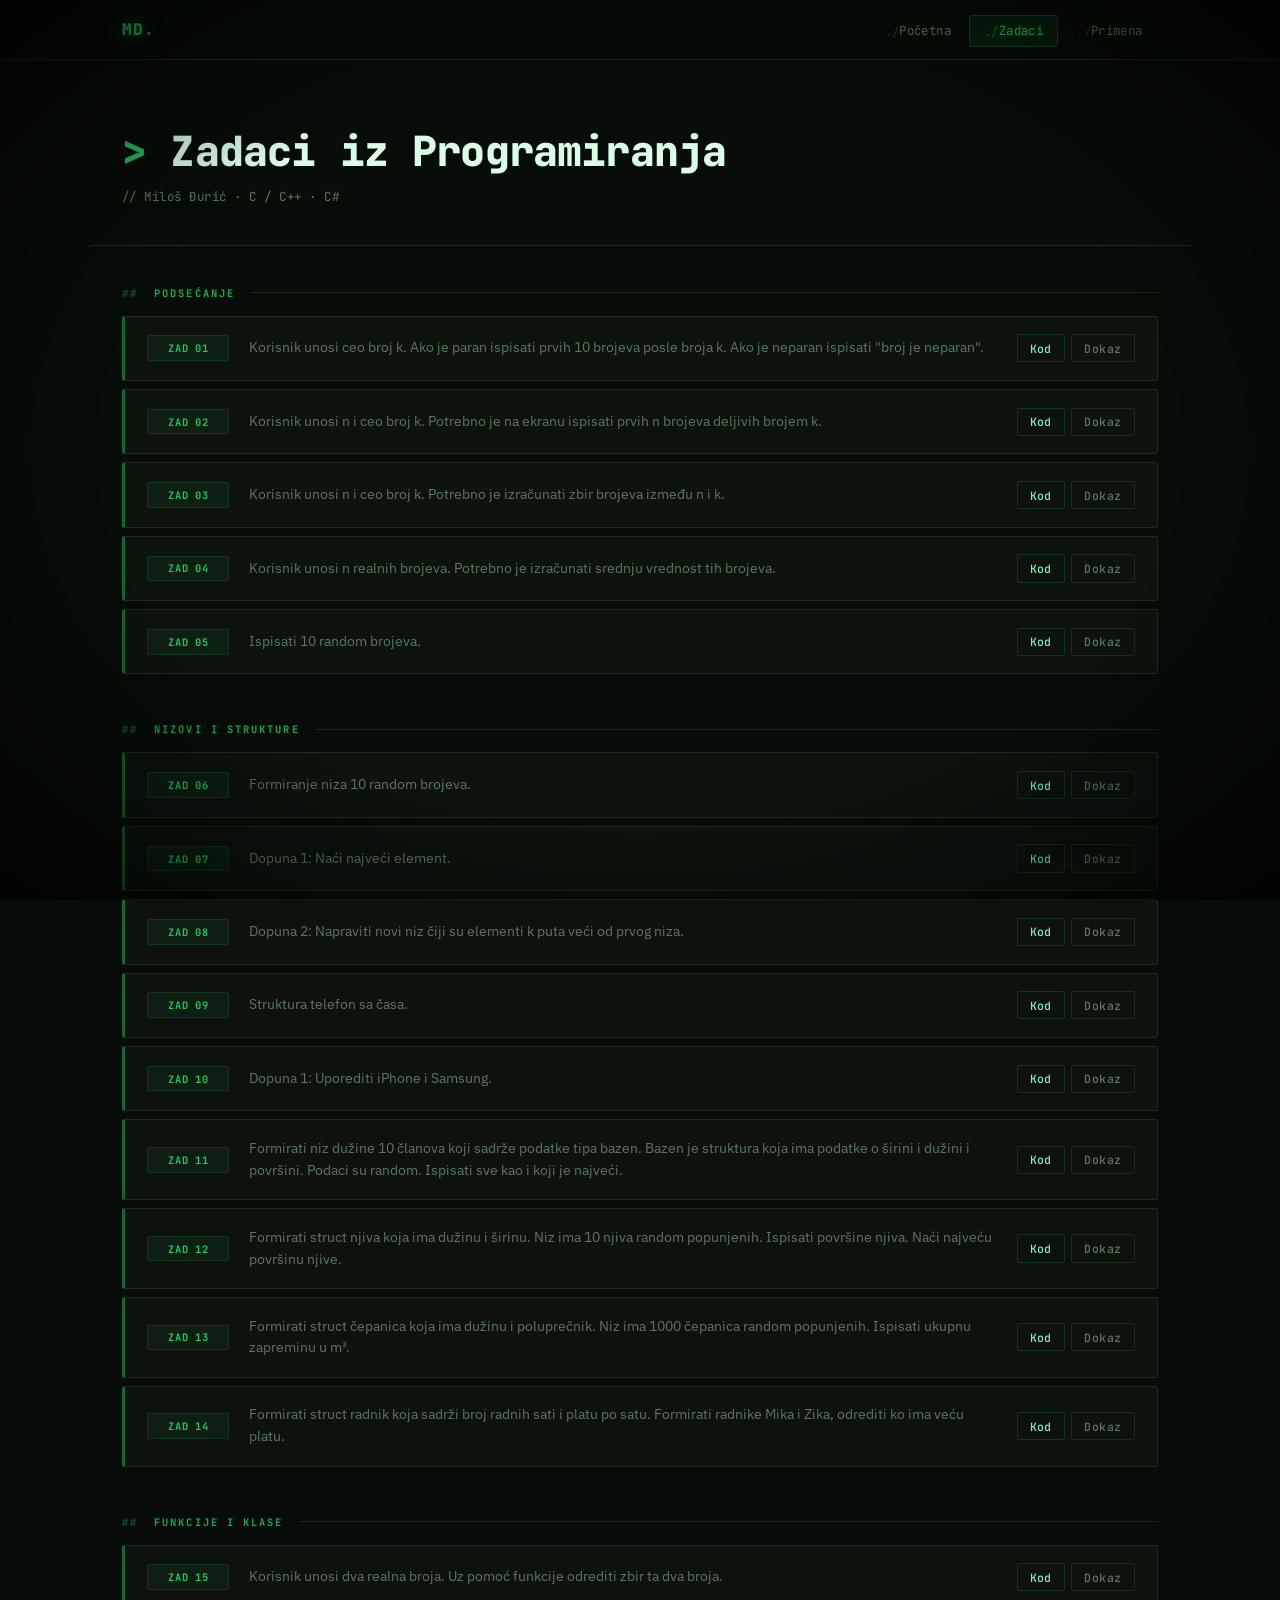
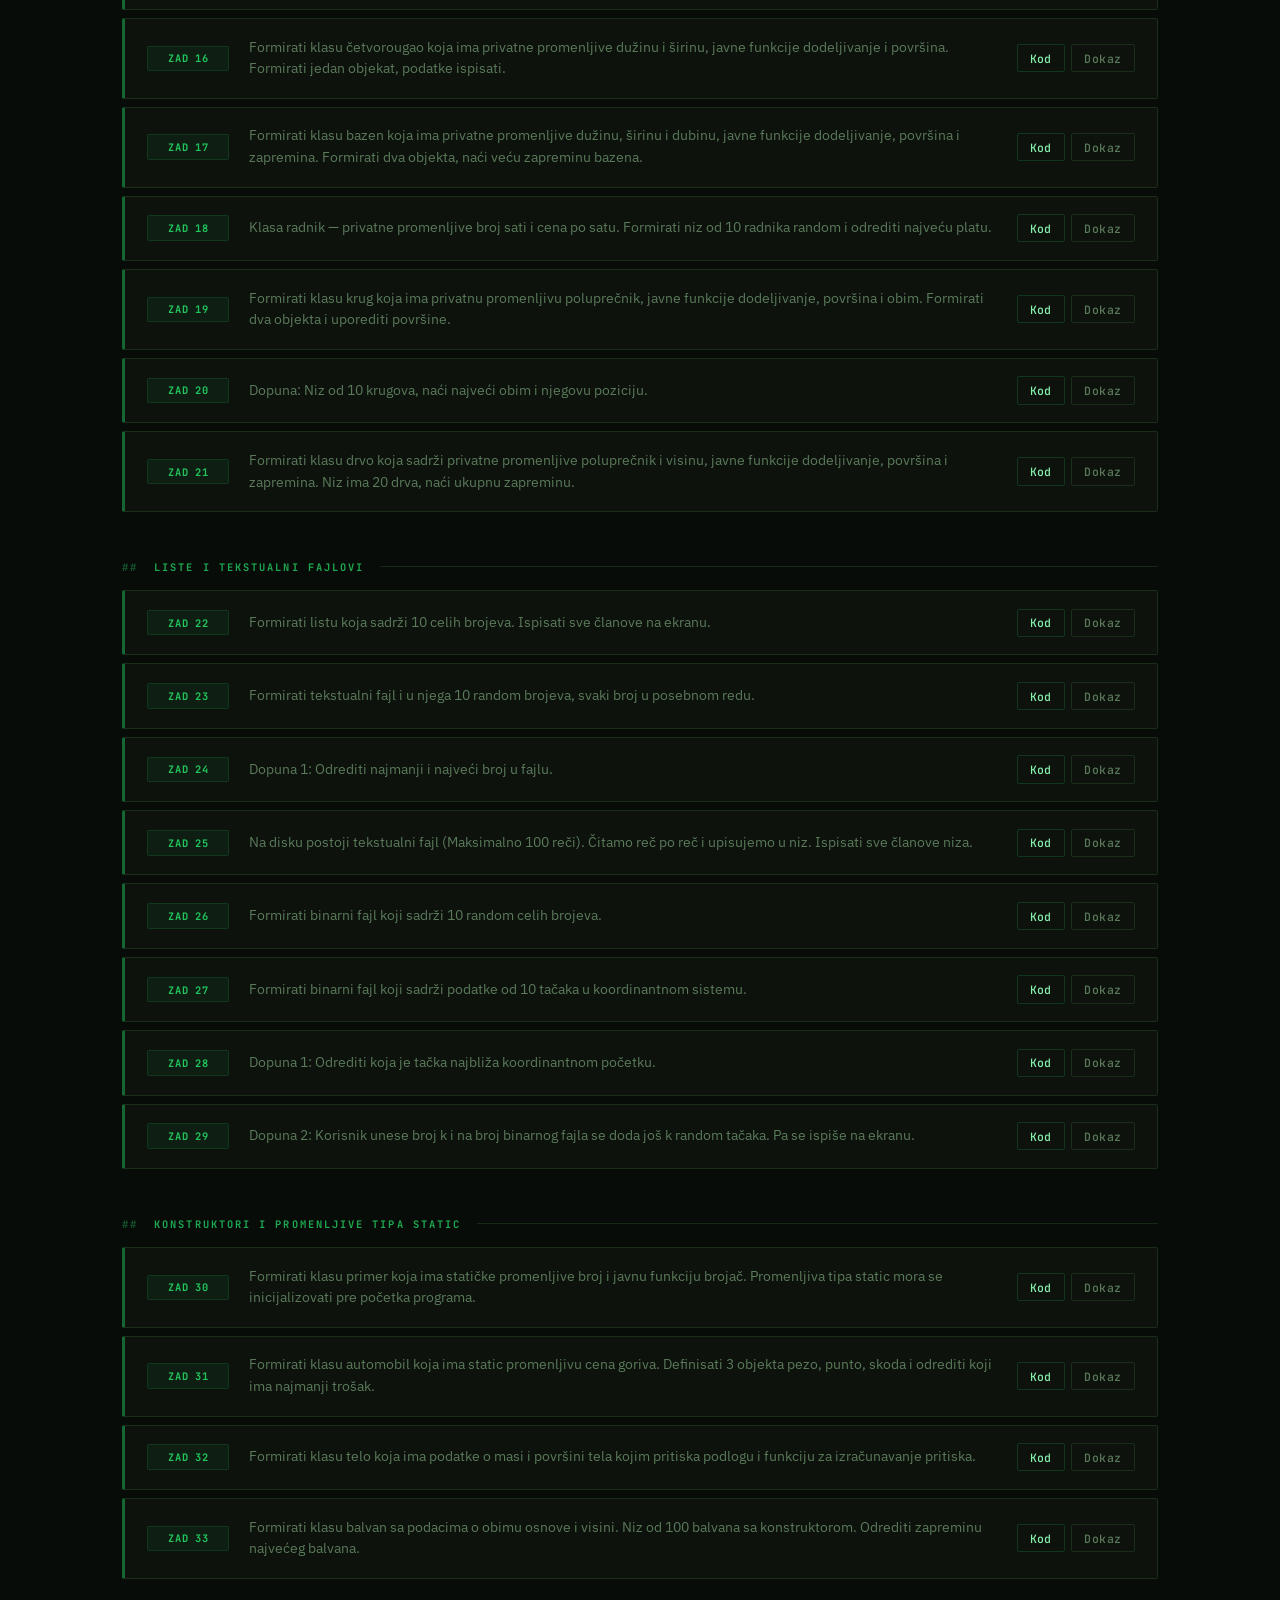
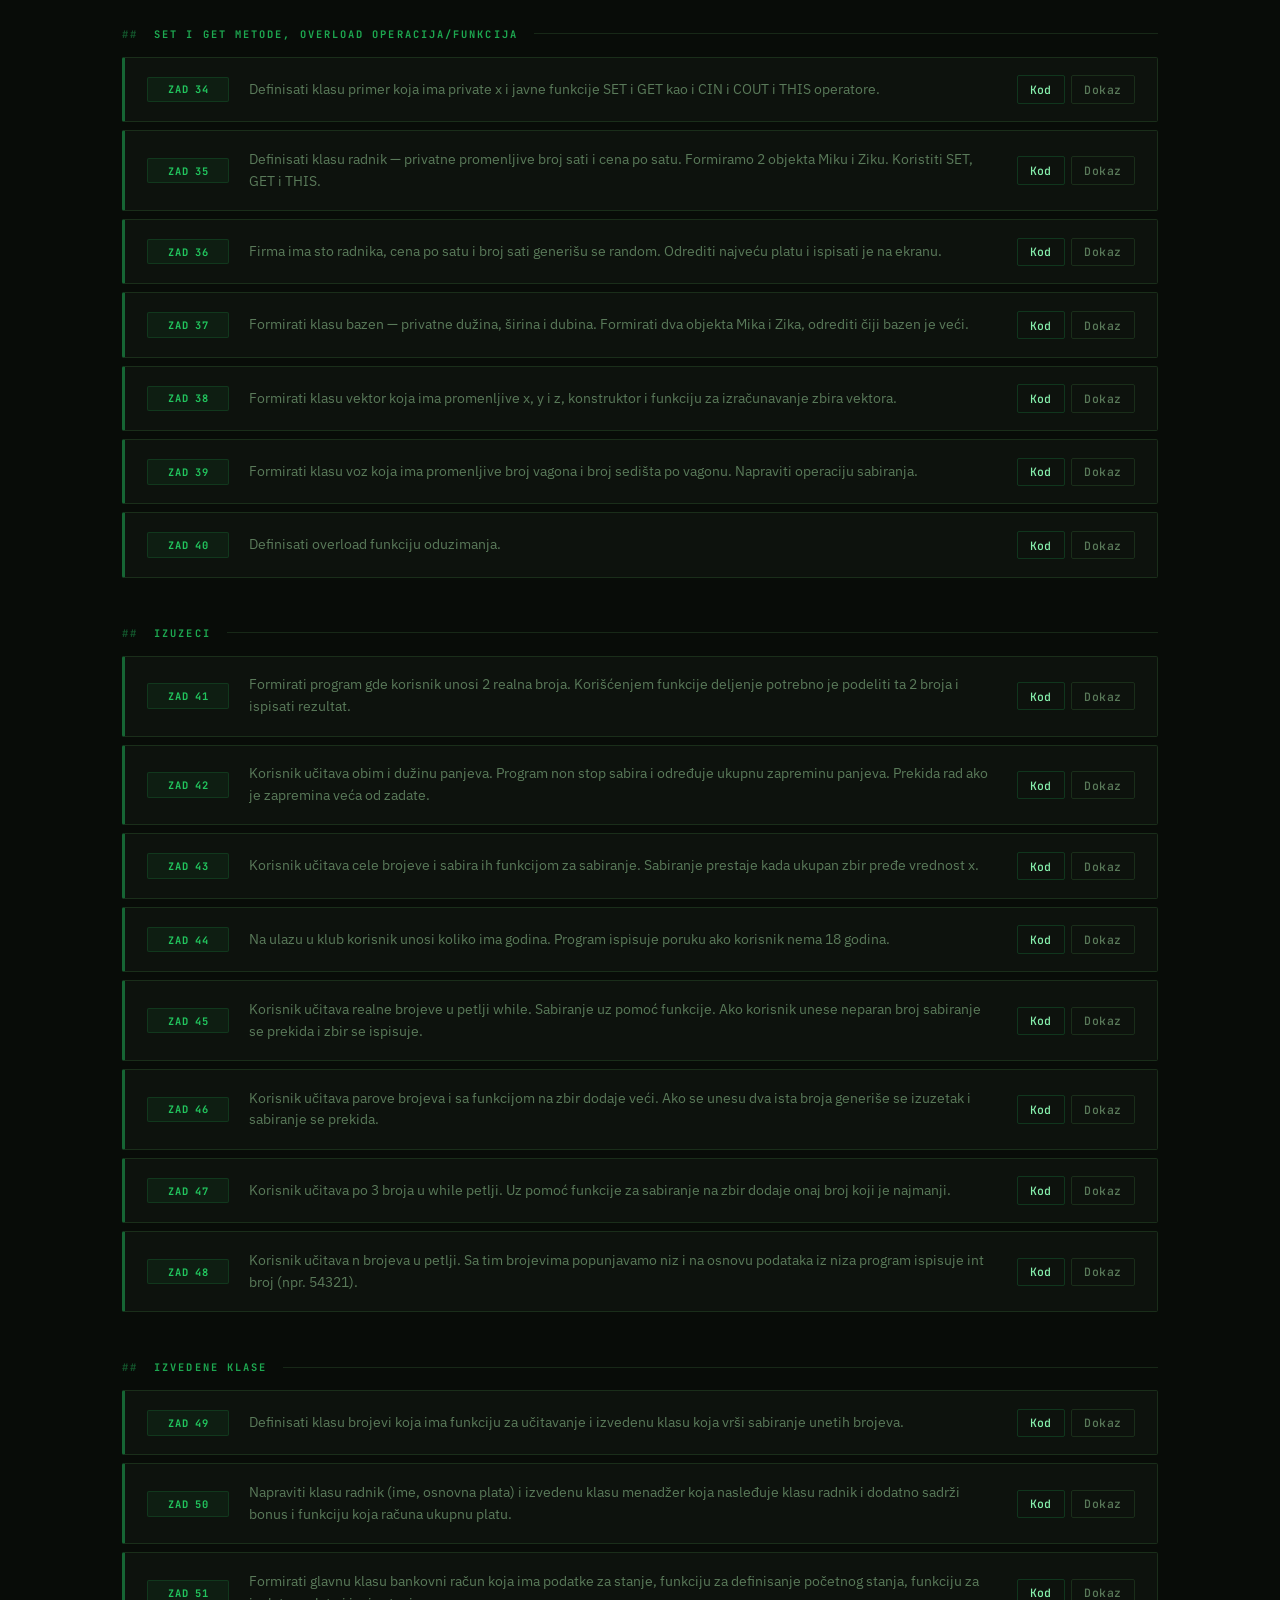
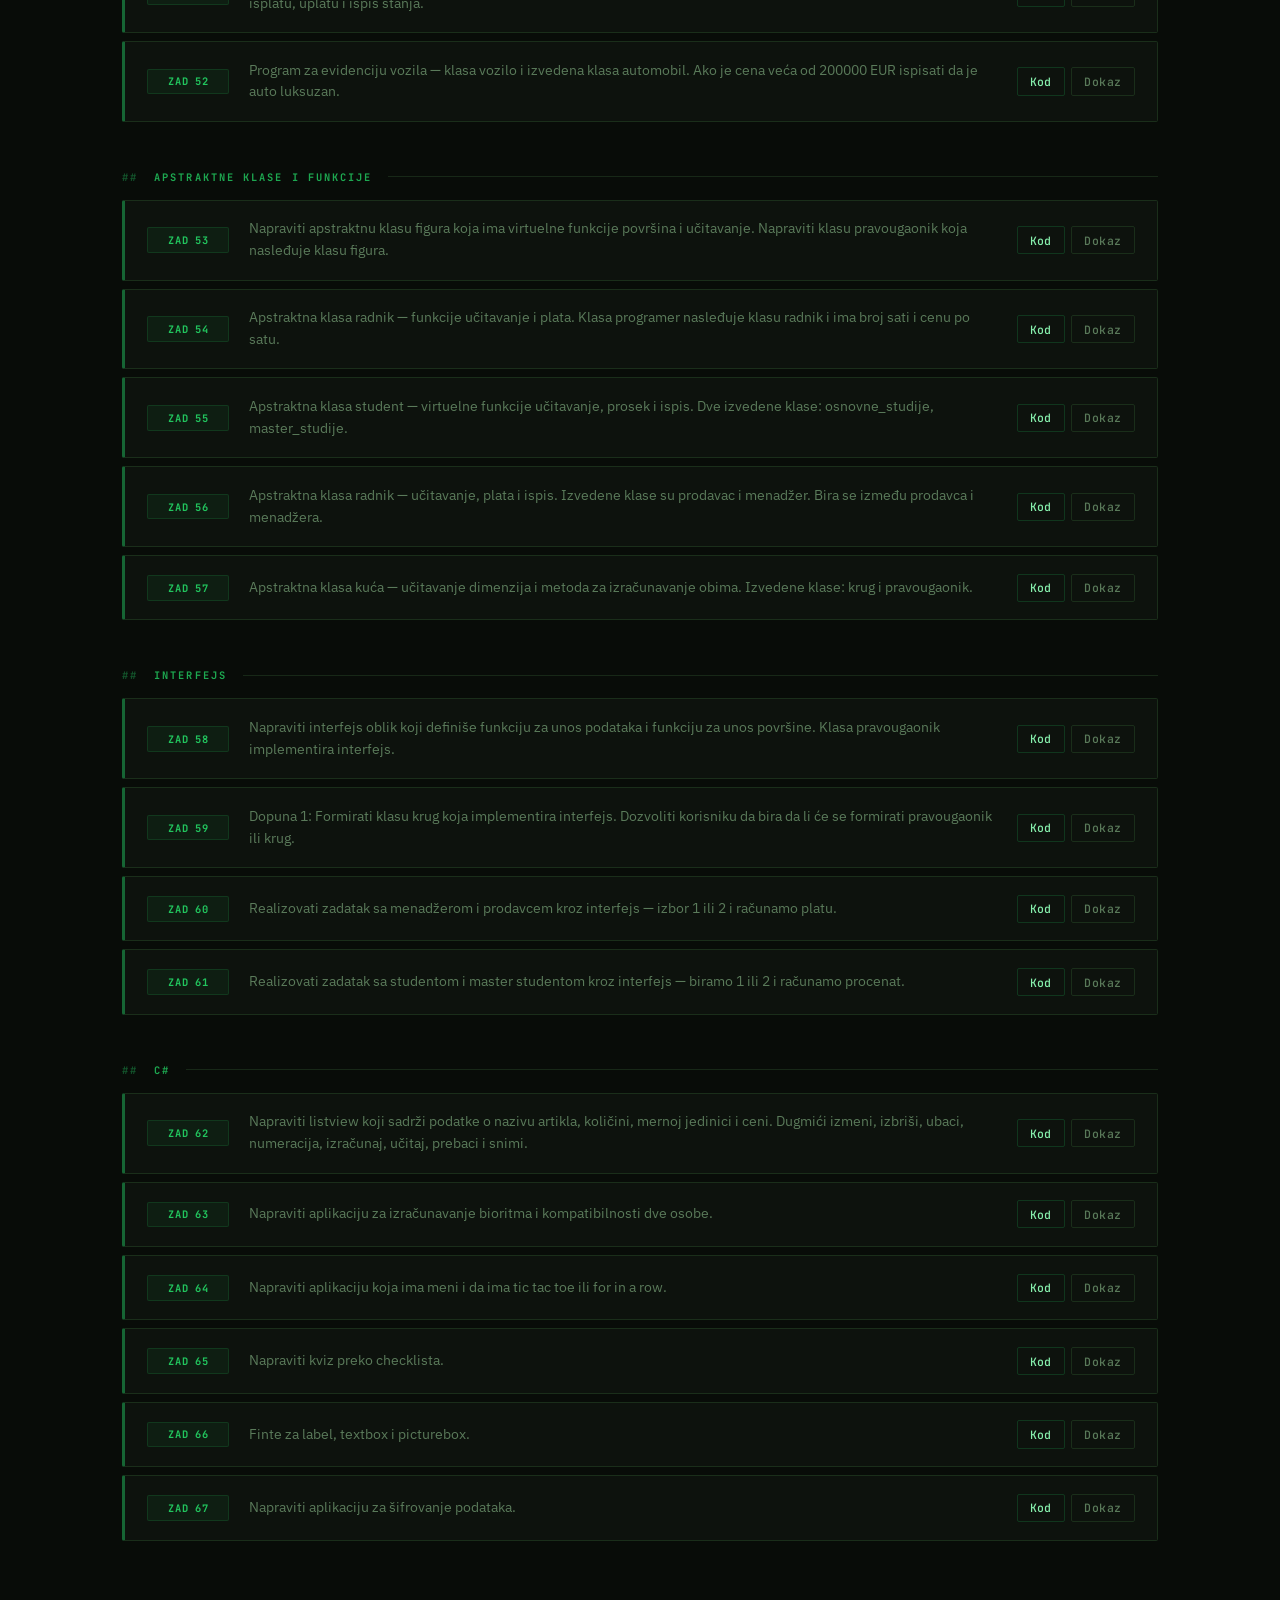
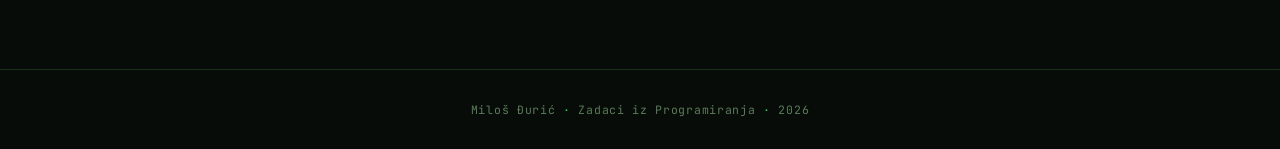
==== commit a60f5aaf: "Update zadaci.html" ====
--- a/zadaci.html
+++ b/zadaci.html
@@ -31,8 +31,8 @@
             <div class="zad-label">ZAD 01</div>
             <p>Korisnik unosi ceo broj k. Ako je paran ispisati prvih 10 brojeva posle broja k. Ako je neparan ispisati "broj je neparan".</p>
             <div class="card-links">
-                <a href="kodovi/zadatak1.txt">Kod</a>
-                <a href="slike/slika1.png">Dokaz</a>
+                <a zadatak1.txt">Kod</a>
+                <a slika1.png">Dokaz</a>
             </div>
         </div>
 
@@ -40,8 +40,8 @@
             <div class="zad-label">ZAD 02</div>
             <p>Korisnik unosi n i ceo broj k. Potrebno je na ekranu ispisati prvih n brojeva deljivih brojem k.</p>
             <div class="card-links">
-                <a href="kodovi/zadatak2.txt">Kod</a>
-                <a href="slike/slika2.png">Dokaz</a>
+                <a zadatak2.txt">Kod</a>
+                <a slika2.png">Dokaz</a>
             </div>
         </div>
 
@@ -49,8 +49,8 @@
             <div class="zad-label">ZAD 03</div>
             <p>Korisnik unosi n i ceo broj k. Potrebno je izračunati zbir brojeva između n i k.</p>
             <div class="card-links">
-                <a href="kodovi/zadatak3.txt">Kod</a>
-                <a href="slike/slika3.png">Dokaz</a>
+                <a zadatak3.txt">Kod</a>
+                <a slika3.png">Dokaz</a>
             </div>
         </div>
 
@@ -58,8 +58,8 @@
             <div class="zad-label">ZAD 04</div>
             <p>Korisnik unosi n realnih brojeva. Potrebno je izračunati srednju vrednost tih brojeva.</p>
             <div class="card-links">
-                <a href="kodovi/zadatak4.txt">Kod</a>
-                <a href="slike/slika4.png">Dokaz</a>
+                <a zadatak4.txt">Kod</a>
+                <a slika4.png">Dokaz</a>
             </div>
         </div>
 
@@ -67,8 +67,8 @@
             <div class="zad-label">ZAD 05</div>
             <p>Ispisati 10 random brojeva.</p>
             <div class="card-links">
-                <a href="kodovi/zadatak5.txt">Kod</a>
-                <a href="slike/slika5.png">Dokaz</a>
+                <a zadatak5.txt">Kod</a>
+                <a slika5.png">Dokaz</a>
             </div>
         </div>
     </div>
@@ -81,8 +81,8 @@
             <div class="zad-label">ZAD 06</div>
             <p>Formiranje niza 10 random brojeva.</p>
             <div class="card-links">
-                <a href="kodovi/zadatak6.txt">Kod</a>
-                <a href="slike/slika6.png">Dokaz</a>
+                <a zadatak6.txt">Kod</a>
+                <a slika6.png">Dokaz</a>
             </div>
         </div>
 
@@ -90,8 +90,8 @@
             <div class="zad-label">ZAD 07</div>
             <p>Dopuna 1: Naći najveći element.</p>
             <div class="card-links">
-                <a href="kodovi/zadatak7.txt">Kod</a>
-                <a href="slike/slika7.png">Dokaz</a>
+                <a zadatak7.txt">Kod</a>
+                <a slika7.png">Dokaz</a>
             </div>
         </div>
 
@@ -99,8 +99,8 @@
             <div class="zad-label">ZAD 08</div>
             <p>Dopuna 2: Napraviti novi niz čiji su elementi k puta veći od prvog niza.</p>
             <div class="card-links">
-                <a href="kodovi/zadatak8.txt">Kod</a>
-                <a href="slike/slika8.png">Dokaz</a>
+                <a zadatak8.txt">Kod</a>
+                <a slika8.png">Dokaz</a>
             </div>
         </div>
 
@@ -108,8 +108,8 @@
             <div class="zad-label">ZAD 09</div>
             <p>Struktura telefon sa časa.</p>
             <div class="card-links">
-                <a href="kodovi/zadatak9.txt">Kod</a>
-                <a href="slike/slika9.png">Dokaz</a>
+                <a zadatak9.txt">Kod</a>
+                <a slika9.png">Dokaz</a>
             </div>
         </div>
 
@@ -117,8 +117,8 @@
             <div class="zad-label">ZAD 10</div>
             <p>Dopuna 1: Uporediti iPhone i Samsung.</p>
             <div class="card-links">
-                <a href="kodovi/zadatak10.txt">Kod</a>
-                <a href="slike/slika10.png">Dokaz</a>
+                <a zadatak10.txt">Kod</a>
+                <a slika10.png">Dokaz</a>
             </div>
         </div>
 
@@ -126,8 +126,8 @@
             <div class="zad-label">ZAD 11</div>
             <p>Formirati niz dužine 10 članova koji sadrže podatke tipa bazen. Bazen je struktura koja ima podatke o širini i dužini i površini. Podaci su random. Ispisati sve kao i koji je najveći.</p>
             <div class="card-links">
-                <a href="kodovi/zadatak11.txt">Kod</a>
-                <a href="slike/slika11.png">Dokaz</a>
+                <a zadatak11.txt">Kod</a>
+                <a slika11.png">Dokaz</a>
             </div>
         </div>
 
@@ -135,8 +135,8 @@
             <div class="zad-label">ZAD 12</div>
             <p>Formirati struct njiva koja ima dužinu i širinu. Niz ima 10 njiva random popunjenih. Ispisati površine njiva. Naći najveću površinu njive.</p>
             <div class="card-links">
-                <a href="kodovi/zadatak12.txt">Kod</a>
-                <a href="slike/slika12.png">Dokaz</a>
+                <a zadatak12.txt">Kod</a>
+                <a slika12.png">Dokaz</a>
             </div>
         </div>
 
@@ -144,8 +144,8 @@
             <div class="zad-label">ZAD 13</div>
             <p>Formirati struct čepanica koja ima dužinu i poluprečnik. Niz ima 1000 čepanica random popunjenih. Ispisati ukupnu zapreminu u m³.</p>
             <div class="card-links">
-                <a href="kodovi/zadatak13.txt">Kod</a>
-                <a href="slike/slika13.png">Dokaz</a>
+                <a zadatak13.txt">Kod</a>
+                <a slika13.png">Dokaz</a>
             </div>
         </div>
 
@@ -153,8 +153,8 @@
             <div class="zad-label">ZAD 14</div>
             <p>Formirati struct radnik koja sadrži broj radnih sati i platu po satu. Formirati radnike Mika i Zika, odrediti ko ima veću platu.</p>
             <div class="card-links">
-                <a href="kodovi/zadatak14.txt">Kod</a>
-                <a href="slike/slika14.png">Dokaz</a>
+                <a zadatak14.txt">Kod</a>
+                <a slika14.png">Dokaz</a>
             </div>
         </div>
     </div>
@@ -167,8 +167,8 @@
             <div class="zad-label">ZAD 15</div>
             <p>Korisnik unosi dva realna broja. Uz pomoć funkcije odrediti zbir ta dva broja.</p>
             <div class="card-links">
-                <a href="kodovi/zadatak15.txt">Kod</a>
-                <a href="slike/slika15.png">Dokaz</a>
+                <a zadatak15.txt">Kod</a>
+                <a slika15.png">Dokaz</a>
             </div>
         </div>
 
@@ -176,8 +176,8 @@
             <div class="zad-label">ZAD 16</div>
             <p>Formirati klasu četvorougao koja ima privatne promenljive dužinu i širinu, javne funkcije dodeljivanje i površina. Formirati jedan objekat, podatke ispisati.</p>
             <div class="card-links">
-                <a href="kodovi/zadatak16.txt">Kod</a>
-                <a href="slike/slika16.png">Dokaz</a>
+                <a zadatak16.txt">Kod</a>
+                <a slika16.png">Dokaz</a>
             </div>
         </div>
 
@@ -185,8 +185,8 @@
             <div class="zad-label">ZAD 17</div>
             <p>Formirati klasu bazen koja ima privatne promenljive dužinu, širinu i dubinu, javne funkcije dodeljivanje, površina i zapremina. Formirati dva objekta, naći veću zapreminu bazena.</p>
             <div class="card-links">
-                <a href="kodovi/zadatak17.txt">Kod</a>
-                <a href="slike/slika17.png">Dokaz</a>
+                <a zadatak17.txt">Kod</a>
+                <a slika17.png">Dokaz</a>
             </div>
         </div>
 
@@ -194,8 +194,8 @@
             <div class="zad-label">ZAD 18</div>
             <p>Klasa radnik — privatne promenljive broj sati i cena po satu. Formirati niz od 10 radnika random i odrediti najveću platu.</p>
             <div class="card-links">
-                <a href="kodovi/zadatak18.txt">Kod</a>
-                <a href="slike/slika18.png">Dokaz</a>
+                <a zadatak18.txt">Kod</a>
+                <a slika18.png">Dokaz</a>
             </div>
         </div>
 
@@ -203,8 +203,8 @@
             <div class="zad-label">ZAD 19</div>
             <p>Formirati klasu krug koja ima privatnu promenljivu poluprečnik, javne funkcije dodeljivanje, površina i obim. Formirati dva objekta i uporediti površine.</p>
             <div class="card-links">
-                <a href="kodovi/zadatak19.txt">Kod</a>
-                <a href="slike/slika19.png">Dokaz</a>
+                <a zadatak19.txt">Kod</a>
+                <a slika19.png">Dokaz</a>
             </div>
         </div>
 
@@ -212,8 +212,8 @@
             <div class="zad-label">ZAD 20</div>
             <p>Dopuna: Niz od 10 krugova, naći najveći obim i njegovu poziciju.</p>
             <div class="card-links">
-                <a href="kodovi/zadatak20.txt">Kod</a>
-                <a href="slike/slika20.png">Dokaz</a>
+                <a zadatak20.txt">Kod</a>
+                <a slika20.png">Dokaz</a>
             </div>
         </div>
 
@@ -221,8 +221,8 @@
             <div class="zad-label">ZAD 21</div>
             <p>Formirati klasu drvo koja sadrži privatne promenljive poluprečnik i visinu, javne funkcije dodeljivanje, površina i zapremina. Niz ima 20 drva, naći ukupnu zapreminu.</p>
             <div class="card-links">
-                <a href="kodovi/zadatak21.txt">Kod</a>
-                <a href="slike/slika21.png">Dokaz</a>
+                <a zadatak21.txt">Kod</a>
+                <a slika21.png">Dokaz</a>
             </div>
         </div>
     </div>
@@ -235,8 +235,8 @@
             <div class="zad-label">ZAD 22</div>
             <p>Formirati listu koja sadrži 10 celih brojeva. Ispisati sve članove na ekranu.</p>
             <div class="card-links">
-                <a href="kodovi/zadatak22.txt">Kod</a>
-                <a href="slike/slika22.png">Dokaz</a>
+                <a zadatak22.txt">Kod</a>
+                <a slika22.png">Dokaz</a>
             </div>
         </div>
 
@@ -244,8 +244,8 @@
             <div class="zad-label">ZAD 23</div>
             <p>Formirati tekstualni fajl i u njega 10 random brojeva, svaki broj u posebnom redu.</p>
             <div class="card-links">
-                <a href="kodovi/zadatak23.txt">Kod</a>
-                <a href="slike/slika23.png">Dokaz</a>
+                <a zadatak23.txt">Kod</a>
+                <a slika23.png">Dokaz</a>
             </div>
         </div>
 
@@ -253,8 +253,8 @@
             <div class="zad-label">ZAD 24</div>
             <p>Dopuna 1: Odrediti najmanji i najveći broj u fajlu.</p>
             <div class="card-links">
-                <a href="kodovi/zadatak24.txt">Kod</a>
-                <a href="slike/slika24.png">Dokaz</a>
+                <a zadatak24.txt">Kod</a>
+                <a slika24.png">Dokaz</a>
             </div>
         </div>
 
@@ -262,8 +262,8 @@
             <div class="zad-label">ZAD 25</div>
             <p>Na disku postoji tekstualni fajl (Maksimalno 100 reči). Čitamo reč po reč i upisujemo u niz. Ispisati sve članove niza.</p>
             <div class="card-links">
-                <a href="kodovi/zadatak25.txt">Kod</a>
-                <a href="slike/slika25.png">Dokaz</a>
+                <a zadatak25.txt">Kod</a>
+                <a slika25.png">Dokaz</a>
             </div>
         </div>
 
@@ -271,8 +271,8 @@
             <div class="zad-label">ZAD 26</div>
             <p>Formirati binarni fajl koji sadrži 10 random celih brojeva.</p>
             <div class="card-links">
-                <a href="kodovi/zadatak26.txt">Kod</a>
-                <a href="slike/slika26.png">Dokaz</a>
+                <a zadatak26.txt">Kod</a>
+                <a slika26.png">Dokaz</a>
             </div>
         </div>
 
@@ -280,8 +280,8 @@
             <div class="zad-label">ZAD 27</div>
             <p>Formirati binarni fajl koji sadrži podatke od 10 tačaka u koordinantnom sistemu.</p>
             <div class="card-links">
-                <a href="kodovi/zadatak27.txt">Kod</a>
-                <a href="slike/slika27.png">Dokaz</a>
+                <a zadatak27.txt">Kod</a>
+                <a slika27.png">Dokaz</a>
             </div>
         </div>
 
@@ -289,8 +289,8 @@
             <div class="zad-label">ZAD 28</div>
             <p>Dopuna 1: Odrediti koja je tačka najbliža koordinantnom početku.</p>
             <div class="card-links">
-                <a href="kodovi/zadatak28.txt">Kod</a>
-                <a href="slike/slika28.png">Dokaz</a>
+                <a zadatak28.txt">Kod</a>
+                <a slika28.png">Dokaz</a>
             </div>
         </div>
 
@@ -298,8 +298,8 @@
             <div class="zad-label">ZAD 29</div>
             <p>Dopuna 2: Korisnik unese broj k i na broj binarnog fajla se doda još k random tačaka. Pa se ispiše na ekranu.</p>
             <div class="card-links">
-                <a href="kodovi/zadatak29.txt">Kod</a>
-                <a href="slike/slika29.png">Dokaz</a>
+                <a zadatak29.txt">Kod</a>
+                <a slika29.png">Dokaz</a>
             </div>
         </div>
     </div>
@@ -312,8 +312,8 @@
             <div class="zad-label">ZAD 30</div>
             <p>Formirati klasu primer koja ima statičke promenljive broj i javnu funkciju brojač. Promenljiva tipa static mora se inicijalizovati pre početka programa.</p>
             <div class="card-links">
-                <a href="kodovi/zadatak30.txt">Kod</a>
-                <a href="slike/slika30.png">Dokaz</a>
+                <a zadatak30.txt">Kod</a>
+                <a slika30.png">Dokaz</a>
             </div>
         </div>
 
@@ -321,8 +321,8 @@
             <div class="zad-label">ZAD 31</div>
             <p>Formirati klasu automobil koja ima static promenljivu cena goriva. Definisati 3 objekta pezo, punto, skoda i odrediti koji ima najmanji trošak.</p>
             <div class="card-links">
-                <a href="kodovi/zadatak31.txt">Kod</a>
-                <a href="slike/slika31.png">Dokaz</a>
+                <a zadatak31.txt">Kod</a>
+                <a slika31.png">Dokaz</a>
             </div>
         </div>
 
@@ -330,8 +330,8 @@
             <div class="zad-label">ZAD 32</div>
             <p>Formirati klasu telo koja ima podatke o masi i površini tela kojim pritiska podlogu i funkciju za izračunavanje pritiska.</p>
             <div class="card-links">
-                <a href="kodovi/zadatak32.txt">Kod</a>
-                <a href="slike/slika32.png">Dokaz</a>
+                <a zadatak32.txt">Kod</a>
+                <a slika32.png">Dokaz</a>
             </div>
         </div>
 
@@ -339,8 +339,8 @@
             <div class="zad-label">ZAD 33</div>
             <p>Formirati klasu balvan sa podacima o obimu osnove i visini. Niz od 100 balvana sa konstruktorom. Odrediti zapreminu najvećeg balvana.</p>
             <div class="card-links">
-                <a href="kodovi/zadatak33.txt">Kod</a>
-                <a href="slike/slika33.png">Dokaz</a>
+                <a zadatak33.txt">Kod</a>
+                <a slika33.png">Dokaz</a>
             </div>
         </div>
     </div>
@@ -353,8 +353,8 @@
             <div class="zad-label">ZAD 34</div>
             <p>Definisati klasu primer koja ima private x i javne funkcije SET i GET kao i CIN i COUT i THIS operatore.</p>
             <div class="card-links">
-                <a href="kodovi/zadatak34.txt">Kod</a>
-                <a href="slike/slika34.png">Dokaz</a>
+                <a zadatak34.txt">Kod</a>
+                <a slika34.png">Dokaz</a>
             </div>
         </div>
 
@@ -362,8 +362,8 @@
             <div class="zad-label">ZAD 35</div>
             <p>Definisati klasu radnik — privatne promenljive broj sati i cena po satu. Formiramo 2 objekta Miku i Ziku. Koristiti SET, GET i THIS.</p>
             <div class="card-links">
-                <a href="kodovi/zadatak35.txt">Kod</a>
-                <a href="slike/slika35.png">Dokaz</a>
+                <a zadatak35.txt">Kod</a>
+                <a slika35.png">Dokaz</a>
             </div>
         </div>
 
@@ -371,8 +371,8 @@
             <div class="zad-label">ZAD 36</div>
             <p>Firma ima sto radnika, cena po satu i broj sati generišu se random. Odrediti najveću platu i ispisati je na ekranu.</p>
             <div class="card-links">
-                <a href="kodovi/zadatak36.txt">Kod</a>
-                <a href="slike/slika36.png">Dokaz</a>
+                <a zadatak36.txt">Kod</a>
+                <a slika36.png">Dokaz</a>
             </div>
         </div>
 
@@ -380,8 +380,8 @@
             <div class="zad-label">ZAD 37</div>
             <p>Formirati klasu bazen — privatne dužina, širina i dubina. Formirati dva objekta Mika i Zika, odrediti čiji bazen je veći.</p>
             <div class="card-links">
-                <a href="kodovi/zadatak37.txt">Kod</a>
-                <a href="slike/slika37.png">Dokaz</a>
+                <a zadatak37.txt">Kod</a>
+                <a slika37.png">Dokaz</a>
             </div>
         </div>
 
@@ -389,8 +389,8 @@
             <div class="zad-label">ZAD 38</div>
             <p>Formirati klasu vektor koja ima promenljive x, y i z, konstruktor i funkciju za izračunavanje zbira vektora.</p>
             <div class="card-links">
-                <a href="kodovi/zadatak38.txt">Kod</a>
-                <a href="slike/slika38.png">Dokaz</a>
+                <a zadatak38.txt">Kod</a>
+                <a slika38.png">Dokaz</a>
             </div>
         </div>
 
@@ -398,8 +398,8 @@
             <div class="zad-label">ZAD 39</div>
             <p>Formirati klasu voz koja ima promenljive broj vagona i broj sedišta po vagonu. Napraviti operaciju sabiranja.</p>
             <div class="card-links">
-                <a href="kodovi/zadatak39.txt">Kod</a>
-                <a href="slike/slika39.png">Dokaz</a>
+                <a zadatak39.txt">Kod</a>
+                <a slika39.png">Dokaz</a>
             </div>
         </div>
 
@@ -407,8 +407,8 @@
             <div class="zad-label">ZAD 40</div>
             <p>Definisati overload funkciju oduzimanja.</p>
             <div class="card-links">
-                <a href="kodovi/zadatak40.txt">Kod</a>
-                <a href="slike/slika40.png">Dokaz</a>
+                <a zadatak40.txt">Kod</a>
+                <a slika40.png">Dokaz</a>
             </div>
         </div>
     </div>
@@ -421,8 +421,8 @@
             <div class="zad-label">ZAD 41</div>
             <p>Formirati program gde korisnik unosi 2 realna broja. Korišćenjem funkcije deljenje potrebno je podeliti ta 2 broja i ispisati rezultat.</p>
             <div class="card-links">
-                <a href="kodovi/zadatak41.txt">Kod</a>
-                <a href="slike/slika41.png">Dokaz</a>
+                <a zadatak41.txt">Kod</a>
+                <a slika41.png">Dokaz</a>
             </div>
         </div>
 
@@ -430,8 +430,8 @@
             <div class="zad-label">ZAD 42</div>
             <p>Korisnik učitava obim i dužinu panjeva. Program non stop sabira i određuje ukupnu zapreminu panjeva. Prekida rad ako je zapremina veća od zadate.</p>
             <div class="card-links">
-                <a href="kodovi/zadatak42.txt">Kod</a>
-                <a href="slike/slika42.png">Dokaz</a>
+                <a zadatak42.txt">Kod</a>
+                <a slika42.png">Dokaz</a>
             </div>
         </div>
 
@@ -439,8 +439,8 @@
             <div class="zad-label">ZAD 43</div>
             <p>Korisnik učitava cele brojeve i sabira ih funkcijom za sabiranje. Sabiranje prestaje kada ukupan zbir pređe vrednost x.</p>
             <div class="card-links">
-                <a href="kodovi/zadatak43.txt">Kod</a>
-                <a href="slike/slika43.png">Dokaz</a>
+                <a zadatak43.txt">Kod</a>
+                <a slika43.png">Dokaz</a>
             </div>
         </div>
 
@@ -448,8 +448,8 @@
             <div class="zad-label">ZAD 44</div>
             <p>Na ulazu u klub korisnik unosi koliko ima godina. Program ispisuje poruku ako korisnik nema 18 godina.</p>
             <div class="card-links">
-                <a href="kodovi/zadatak44.txt">Kod</a>
-                <a href="slike/slika44.png">Dokaz</a>
+                <a zadatak44.txt">Kod</a>
+                <a slika44.png">Dokaz</a>
             </div>
         </div>
 
@@ -457,8 +457,8 @@
             <div class="zad-label">ZAD 45</div>
             <p>Korisnik učitava realne brojeve u petlji while. Sabiranje uz pomoć funkcije. Ako korisnik unese neparan broj sabiranje se prekida i zbir se ispisuje.</p>
             <div class="card-links">
-                <a href="kodovi/zadatak45.txt">Kod</a>
-                <a href="slike/slika45.png">Dokaz</a>
+                <a zadatak45.txt">Kod</a>
+                <a slika45.png">Dokaz</a>
             </div>
         </div>
 
@@ -466,8 +466,8 @@
             <div class="zad-label">ZAD 46</div>
             <p>Korisnik učitava parove brojeva i sa funkcijom na zbir dodaje veći. Ako se unesu dva ista broja generiše se izuzetak i sabiranje se prekida.</p>
             <div class="card-links">
-                <a href="kodovi/zadatak46.txt">Kod</a>
-                <a href="slike/slika46.png">Dokaz</a>
+                <a zadatak46.txt">Kod</a>
+                <a slika46.png">Dokaz</a>
             </div>
         </div>
 
@@ -475,8 +475,8 @@
             <div class="zad-label">ZAD 47</div>
             <p>Korisnik učitava po 3 broja u while petlji. Uz pomoć funkcije za sabiranje na zbir dodaje onaj broj koji je najmanji.</p>
             <div class="card-links">
-                <a href="kodovi/zadatak47.txt">Kod</a>
-                <a href="slike/slika47.png">Dokaz</a>
+                <a zadatak47.txt">Kod</a>
+                <a slika47.png">Dokaz</a>
             </div>
         </div>
 
@@ -484,8 +484,8 @@
             <div class="zad-label">ZAD 48</div>
             <p>Korisnik učitava n brojeva u petlji. Sa tim brojevima popunjavamo niz i na osnovu podataka iz niza program ispisuje int broj (npr. 54321).</p>
             <div class="card-links">
-                <a href="kodovi/zadatak48.txt">Kod</a>
-                <a href="slike/slika48.png">Dokaz</a>
+                <a zadatak48.txt">Kod</a>
+                <a slika48.png">Dokaz</a>
             </div>
         </div>
     </div>
@@ -498,8 +498,8 @@
             <div class="zad-label">ZAD 49</div>
             <p>Definisati klasu brojevi koja ima funkciju za učitavanje i izvedenu klasu koja vrši sabiranje unetih brojeva.</p>
             <div class="card-links">
-                <a href="kodovi/zadatak49.txt">Kod</a>
-                <a href="slike/slika49.png">Dokaz</a>
+                <a zadatak49.txt">Kod</a>
+                <a slika49.png">Dokaz</a>
             </div>
         </div>
 
@@ -507,8 +507,8 @@
             <div class="zad-label">ZAD 50</div>
             <p>Napraviti klasu radnik (ime, osnovna plata) i izvedenu klasu menadžer koja nasleđuje klasu radnik i dodatno sadrži bonus i funkciju koja računa ukupnu platu.</p>
             <div class="card-links">
-                <a href="kodovi/zadatak50.txt">Kod</a>
-                <a href="slike/slika50.png">Dokaz</a>
+                <a zadatak50.txt">Kod</a>
+                <a slika50.png">Dokaz</a>
             </div>
         </div>
 
@@ -516,8 +516,8 @@
             <div class="zad-label">ZAD 51</div>
             <p>Formirati glavnu klasu bankovni račun koja ima podatke za stanje, funkciju za definisanje početnog stanja, funkciju za isplatu, uplatu i ispis stanja.</p>
             <div class="card-links">
-                <a href="kodovi/zadatak51.txt">Kod</a>
-                <a href="slike/slika51.png">Dokaz</a>
+                <a zadatak51.txt">Kod</a>
+                <a slika51.png">Dokaz</a>
             </div>
         </div>
 
@@ -525,8 +525,8 @@
             <div class="zad-label">ZAD 52</div>
             <p>Program za evidenciju vozila — klasa vozilo i izvedena klasa automobil. Ako je cena veća od 200000 EUR ispisati da je auto luksuzan.</p>
             <div class="card-links">
-                <a href="kodovi/zadatak52.txt">Kod</a>
-                <a href="slike/slika52.png">Dokaz</a>
+                <a zadatak52.txt">Kod</a>
+                <a slika52.png">Dokaz</a>
             </div>
         </div>
     </div>
@@ -539,8 +539,8 @@
             <div class="zad-label">ZAD 53</div>
             <p>Napraviti apstraktnu klasu figura koja ima virtuelne funkcije površina i učitavanje. Napraviti klasu pravougaonik koja nasleđuje klasu figura.</p>
             <div class="card-links">
-                <a href="kodovi/zadatak53.txt">Kod</a>
-                <a href="slike/slika53.png">Dokaz</a>
+                <a zadatak53.txt">Kod</a>
+                <a slika53.png">Dokaz</a>
             </div>
         </div>
 
@@ -548,8 +548,8 @@
             <div class="zad-label">ZAD 54</div>
             <p>Apstraktna klasa radnik — funkcije učitavanje i plata. Klasa programer nasleđuje klasu radnik i ima broj sati i cenu po satu.</p>
             <div class="card-links">
-                <a href="kodovi/zadatak54.txt">Kod</a>
-                <a href="slike/slika54.png">Dokaz</a>
+                <a zadatak54.txt">Kod</a>
+                <a slika54.png">Dokaz</a>
             </div>
         </div>
 
@@ -557,8 +557,8 @@
             <div class="zad-label">ZAD 55</div>
             <p>Apstraktna klasa student — virtuelne funkcije učitavanje, prosek i ispis. Dve izvedene klase: osnovne_studije, master_studije.</p>
             <div class="card-links">
-                <a href="kodovi/zadatak55.txt">Kod</a>
-                <a href="slike/slika55.png">Dokaz</a>
+                <a zadatak55.txt">Kod</a>
+                <a slika55.png">Dokaz</a>
             </div>
         </div>
 
@@ -566,8 +566,8 @@
             <div class="zad-label">ZAD 56</div>
             <p>Apstraktna klasa radnik — učitavanje, plata i ispis. Izvedene klase su prodavac i menadžer. Bira se između prodavca i menadžera.</p>
             <div class="card-links">
-                <a href="kodovi/zadatak56.txt">Kod</a>
-                <a href="slike/slika56.png">Dokaz</a>
+                <a zadatak56.txt">Kod</a>
+                <a slika56.png">Dokaz</a>
             </div>
         </div>
 
@@ -575,8 +575,8 @@
             <div class="zad-label">ZAD 57</div>
             <p>Apstraktna klasa kuća — učitavanje dimenzija i metoda za izračunavanje obima. Izvedene klase: krug i pravougaonik.</p>
             <div class="card-links">
-                <a href="kodovi/zadatak57.txt">Kod</a>
-                <a href="slike/slika57.png">Dokaz</a>
+                <a zadatak57.txt">Kod</a>
+                <a slika57.png">Dokaz</a>
             </div>
         </div>
     </div>
@@ -589,8 +589,8 @@
             <div class="zad-label">ZAD 58</div>
             <p>Napraviti interfejs oblik koji definiše funkciju za unos podataka i funkciju za unos površine. Klasa pravougaonik implementira interfejs.</p>
             <div class="card-links">
-                <a href="kodovi/zadatak58.txt">Kod</a>
-                <a href="slike/slika58.png">Dokaz</a>
+                <a zadatak58.txt">Kod</a>
+                <a slika58.png">Dokaz</a>
             </div>
         </div>
 
@@ -598,8 +598,8 @@
             <div class="zad-label">ZAD 59</div>
             <p>Dopuna 1: Formirati klasu krug koja implementira interfejs. Dozvoliti korisniku da bira da li će se formirati pravougaonik ili krug.</p>
             <div class="card-links">
-                <a href="kodovi/zadatak59.txt">Kod</a>
-                <a href="slike/slika59.png">Dokaz</a>
+                <a zadatak59.txt">Kod</a>
+                <a slika59.png">Dokaz</a>
             </div>
         </div>
 
@@ -607,8 +607,8 @@
             <div class="zad-label">ZAD 60</div>
             <p>Realizovati zadatak sa menadžerom i prodavcem kroz interfejs — izbor 1 ili 2 i računamo platu.</p>
             <div class="card-links">
-                <a href="kodovi/zadatak60.txt">Kod</a>
-                <a href="slike/slika60.png">Dokaz</a>
+                <a zadatak60.txt">Kod</a>
+                <a slika60.png">Dokaz</a>
             </div>
         </div>
 
@@ -616,8 +616,8 @@
             <div class="zad-label">ZAD 61</div>
             <p>Realizovati zadatak sa studentom i master studentom kroz interfejs — biramo 1 ili 2 i računamo procenat.</p>
             <div class="card-links">
-                <a href="kodovi/zadatak61.txt">Kod</a>
-                <a href="slike/slika61.png">Dokaz</a>
+                <a zadatak61.txt">Kod</a>
+                <a slika61.png">Dokaz</a>
             </div>
         </div>
     </div>
@@ -630,8 +630,8 @@
             <div class="zad-label">ZAD 62</div>
             <p>Napraviti listview koji sadrži podatke o nazivu artikla, količini, mernoj jedinici i ceni. Dugmići izmeni, izbriši, ubaci, numeracija, izračunaj, učitaj, prebaci i snimi.</p>
             <div class="card-links">
-                <a href="kodovi/zadatak62.txt">Kod</a>
-                <a href="slike/slika62.png">Dokaz</a>
+                <a zadatak62.txt">Kod</a>
+                <a slika62.png">Dokaz</a>
             </div>
         </div>
 
@@ -639,8 +639,8 @@
             <div class="zad-label">ZAD 63</div>
             <p>Napraviti aplikaciju za izračunavanje bioritma i kompatibilnosti dve osobe.</p>
             <div class="card-links">
-                <a href="kodovi/zadatak63.txt">Kod</a>
-                <a href="slike/slika63.png">Dokaz</a>
+                <a zadatak63.txt">Kod</a>
+                <a slika63.png">Dokaz</a>
             </div>
         </div>
 
@@ -648,8 +648,8 @@
             <div class="zad-label">ZAD 64</div>
             <p>Napraviti aplikaciju koja ima meni i da ima tic tac toe ili for in a row.</p>
             <div class="card-links">
-                <a href="kodovi/zadatak64.txt">Kod</a>
-                <a href="slike/slika64.png">Dokaz</a>
+                <a zadatak64.txt">Kod</a>
+                <a slika64.png">Dokaz</a>
             </div>
         </div>
 
@@ -657,8 +657,8 @@
             <div class="zad-label">ZAD 65</div>
             <p>Napraviti kviz preko checklista.</p>
             <div class="card-links">
-                <a href="kodovi/zadatak65.txt">Kod</a>
-                <a href="slike/slika65.png">Dokaz</a>
+                <a zadatak65.txt">Kod</a>
+                <a slika65.png">Dokaz</a>
             </div>
         </div>
 
@@ -666,8 +666,8 @@
             <div class="zad-label">ZAD 66</div>
             <p>Finte za label, textbox i picturebox.</p>
             <div class="card-links">
-                <a href="kodovi/zadatak66.txt">Kod</a>
-                <a href="slike/slika66.png">Dokaz</a>
+                <a zadatak66.txt">Kod</a>
+                <a slika66.png">Dokaz</a>
             </div>
         </div>
 
@@ -675,8 +675,8 @@
             <div class="zad-label">ZAD 67</div>
             <p>Napraviti aplikaciju za šifrovanje podataka.</p>
             <div class="card-links">
-                <a href="kodovi/zadatak67.txt">Kod</a>
-                <a href="slike/slika67.png">Dokaz</a>
+                <a zadatak67.txt">Kod</a>
+                <a slika67.png">Dokaz</a>
             </div>
         </div>
     </div>
@@ -686,35 +686,10 @@
     </footer>
 
 
-    <!-- FRANCUSKI BULDOZI -->
-    <div class="bulldog-parade">
-        <span class="bulldog">🐶</span>
-        <span class="bulldog">🐾</span>
-        <span class="bulldog">🐶</span>
-        <span class="bulldog">🐾</span>
-    </div>
-    <div class="bulldog-badge" title="Francuski buldozi su bili ovde">🐶</div>
-
-    <script>
-        // Paw print cursor trail
-        document.addEventListener('mousemove', (e) => {
-            if (Math.random() > 0.94) {
-                const paw = document.createElement('div');
-                paw.classList.add('paw-trail');
-                paw.textContent = '🐾';
-                paw.style.left = e.clientX + 'px';
-                paw.style.top = e.clientY + 'px';
-                paw.style.setProperty('--rot', (Math.random() * 40 - 20) + 'deg');
-                document.body.appendChild(paw);
-                setTimeout(() => paw.remove(), 850);
-            }
-        });
-
-        // Stagger card animations
-        document.querySelectorAll('.card').forEach((card, i) => {
-            card.style.animationDelay = (i * 40) + 'ms';
-        });
-    </script>
+   
+
+   
+     
 
 </body>
 </html>
